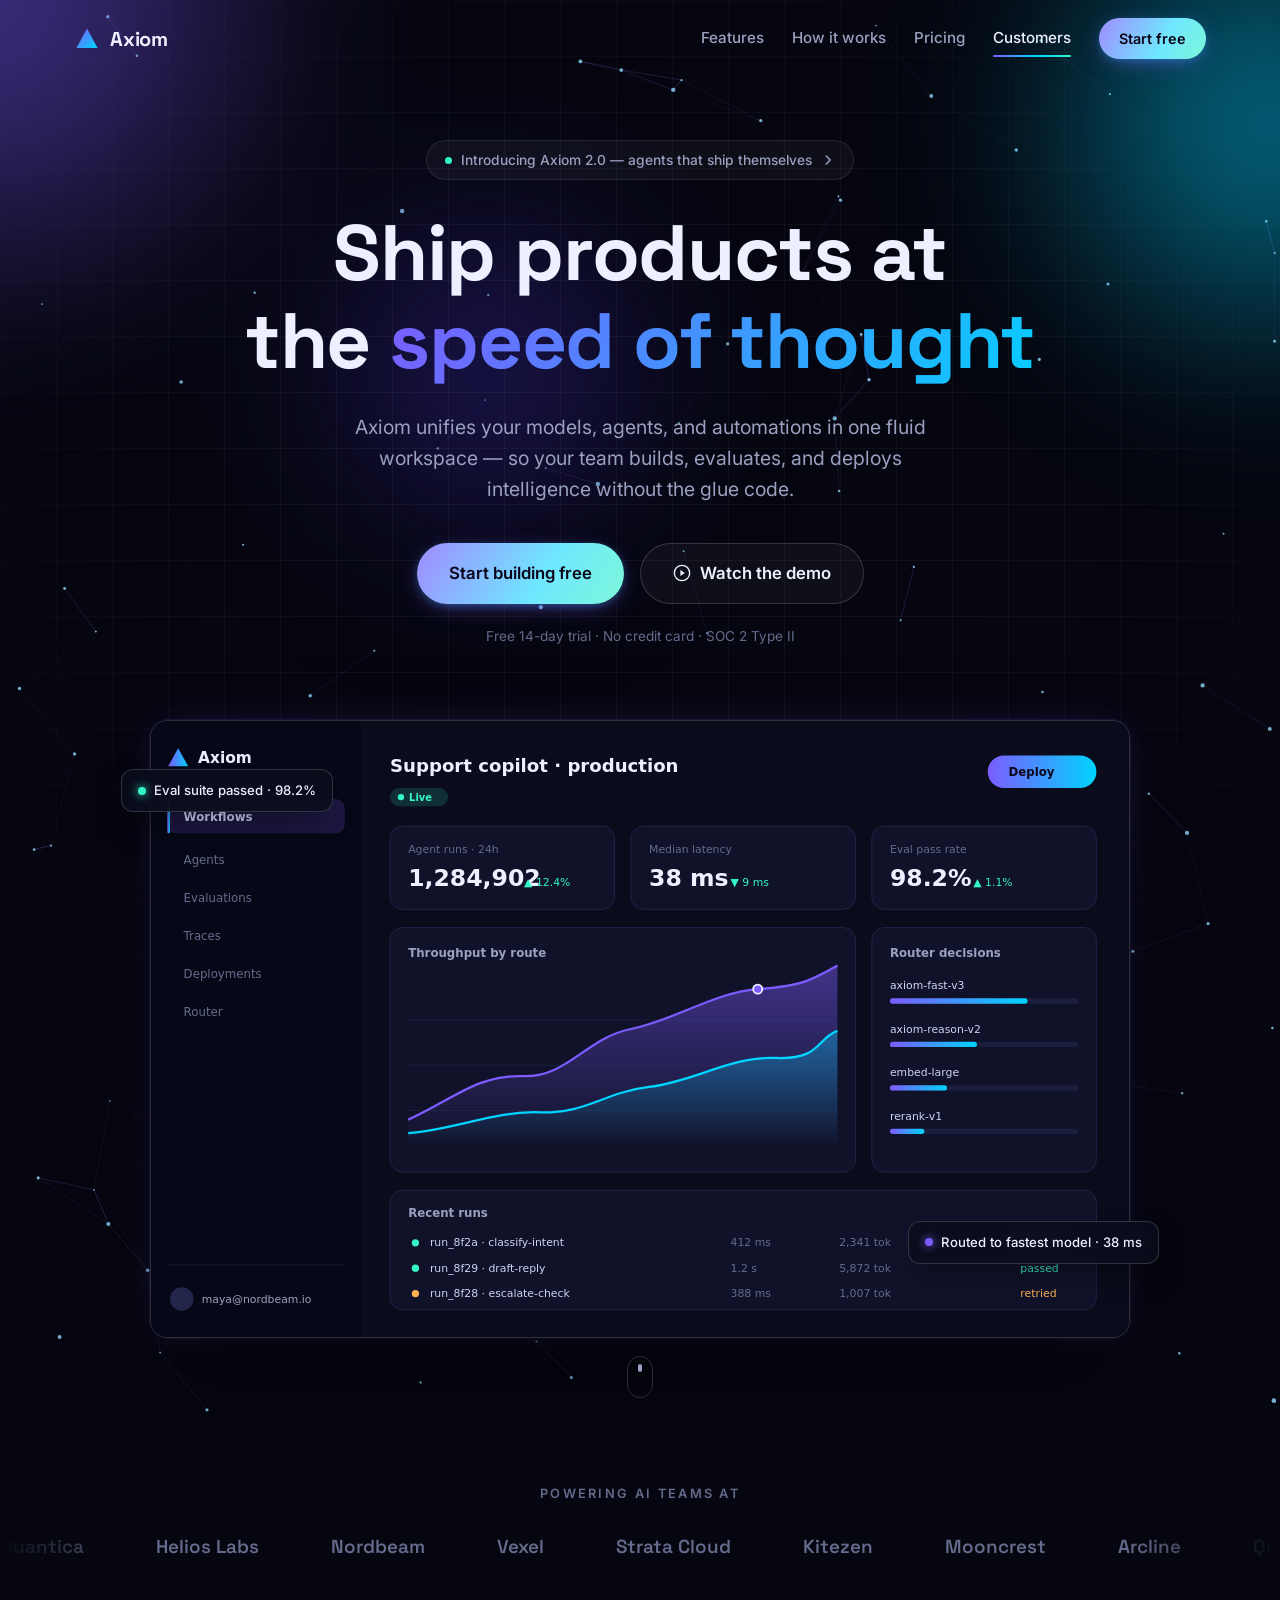
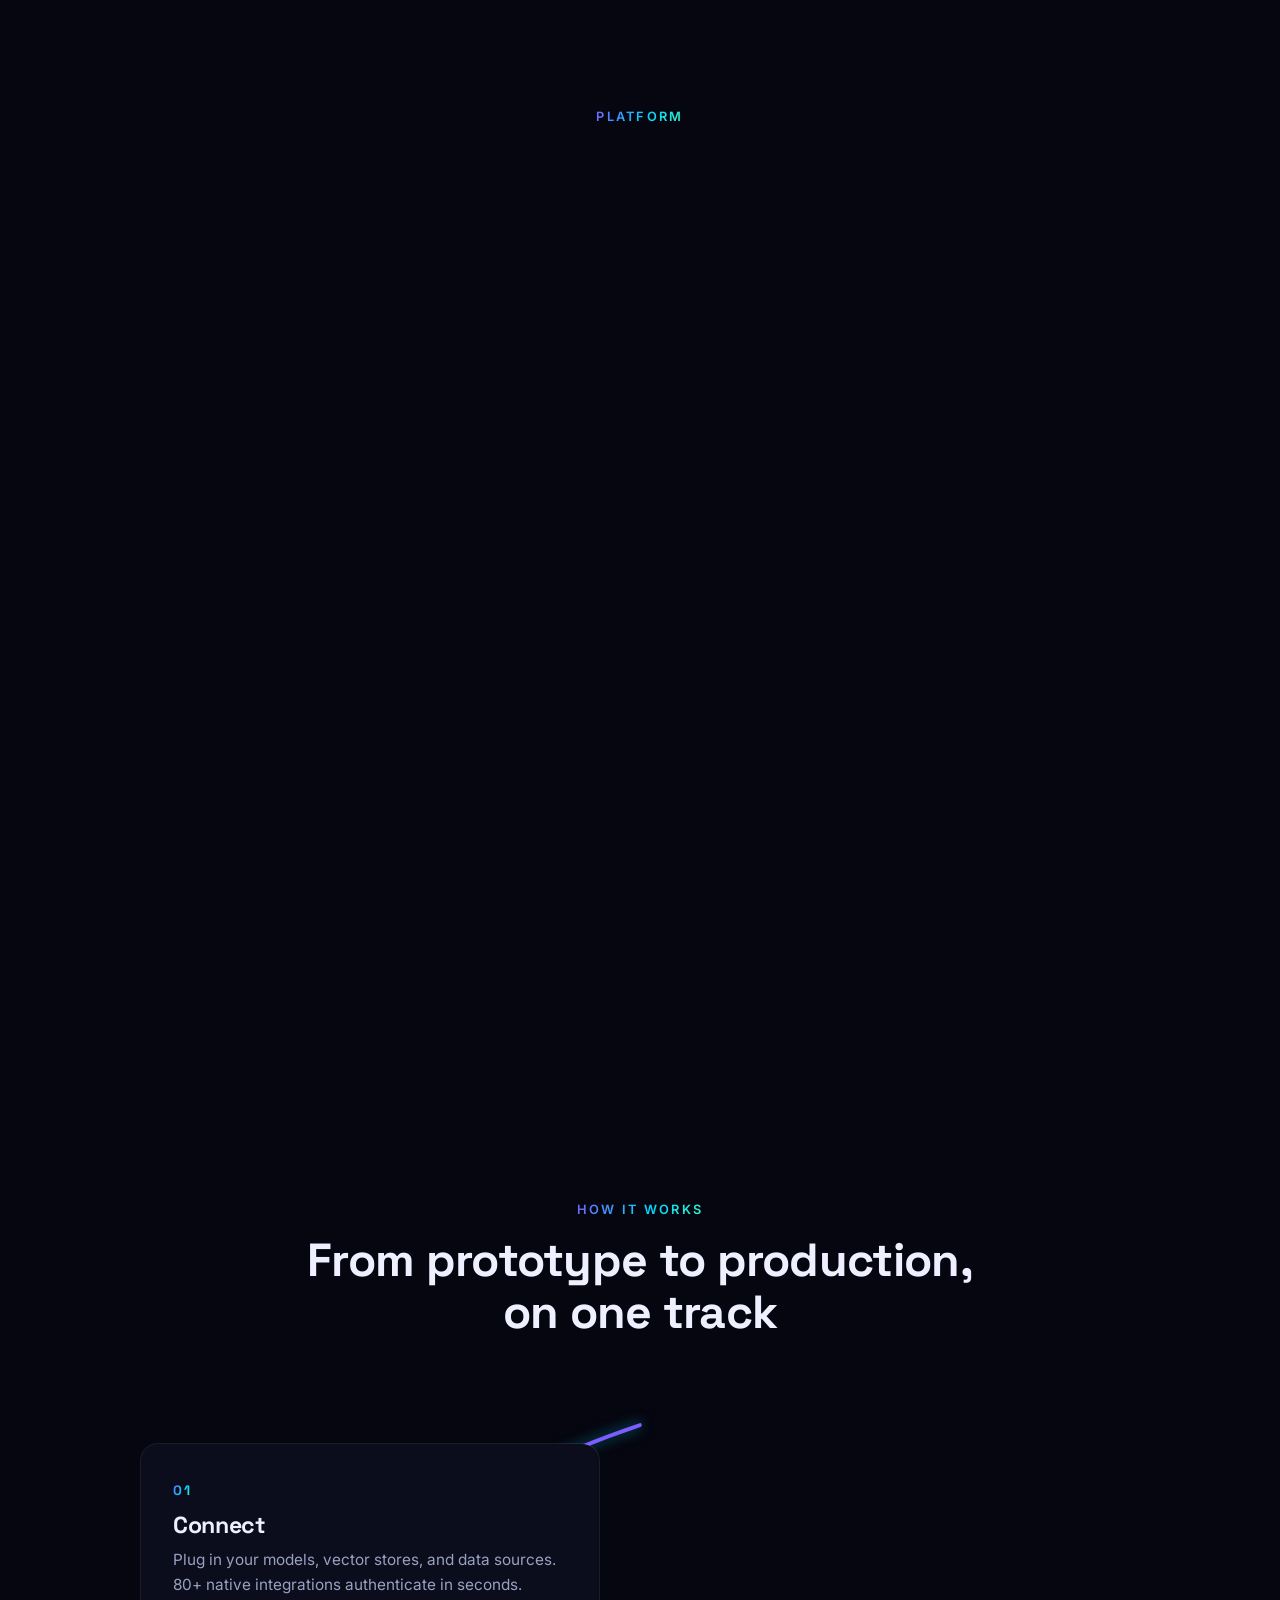
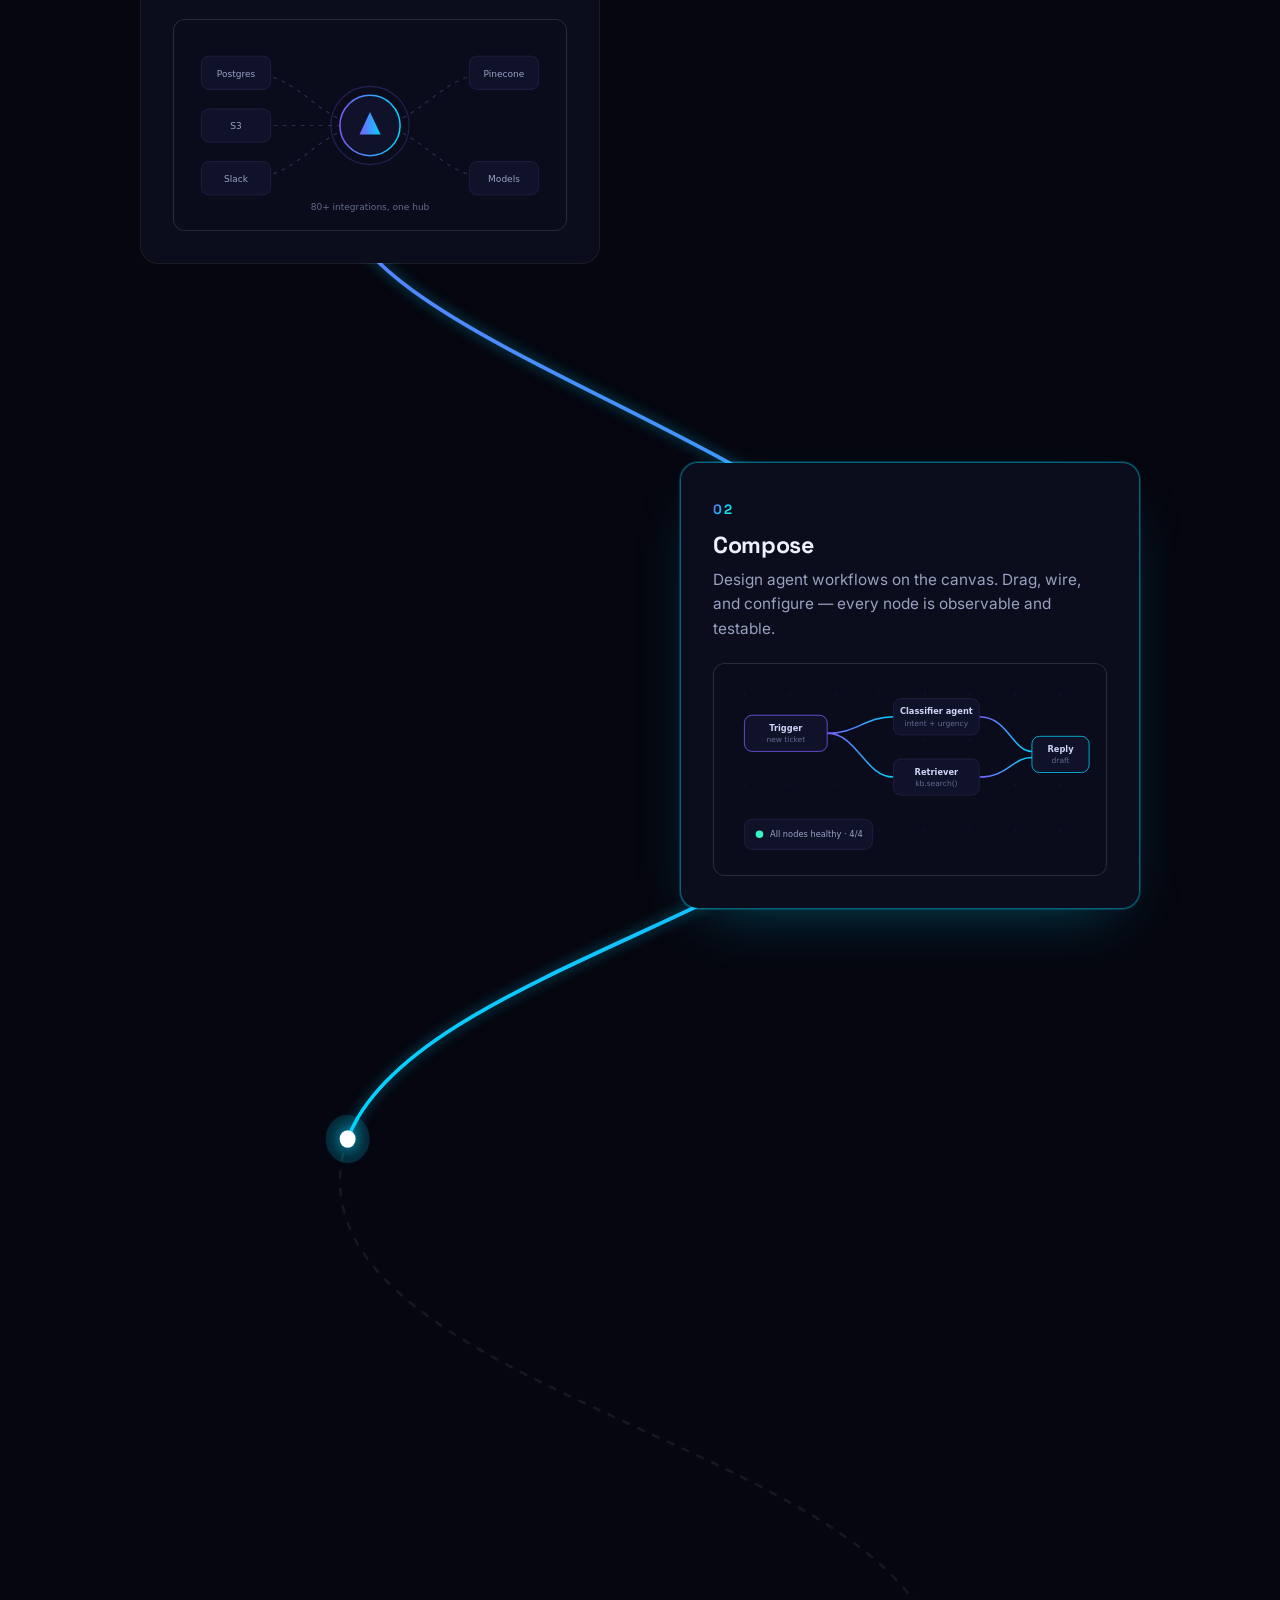
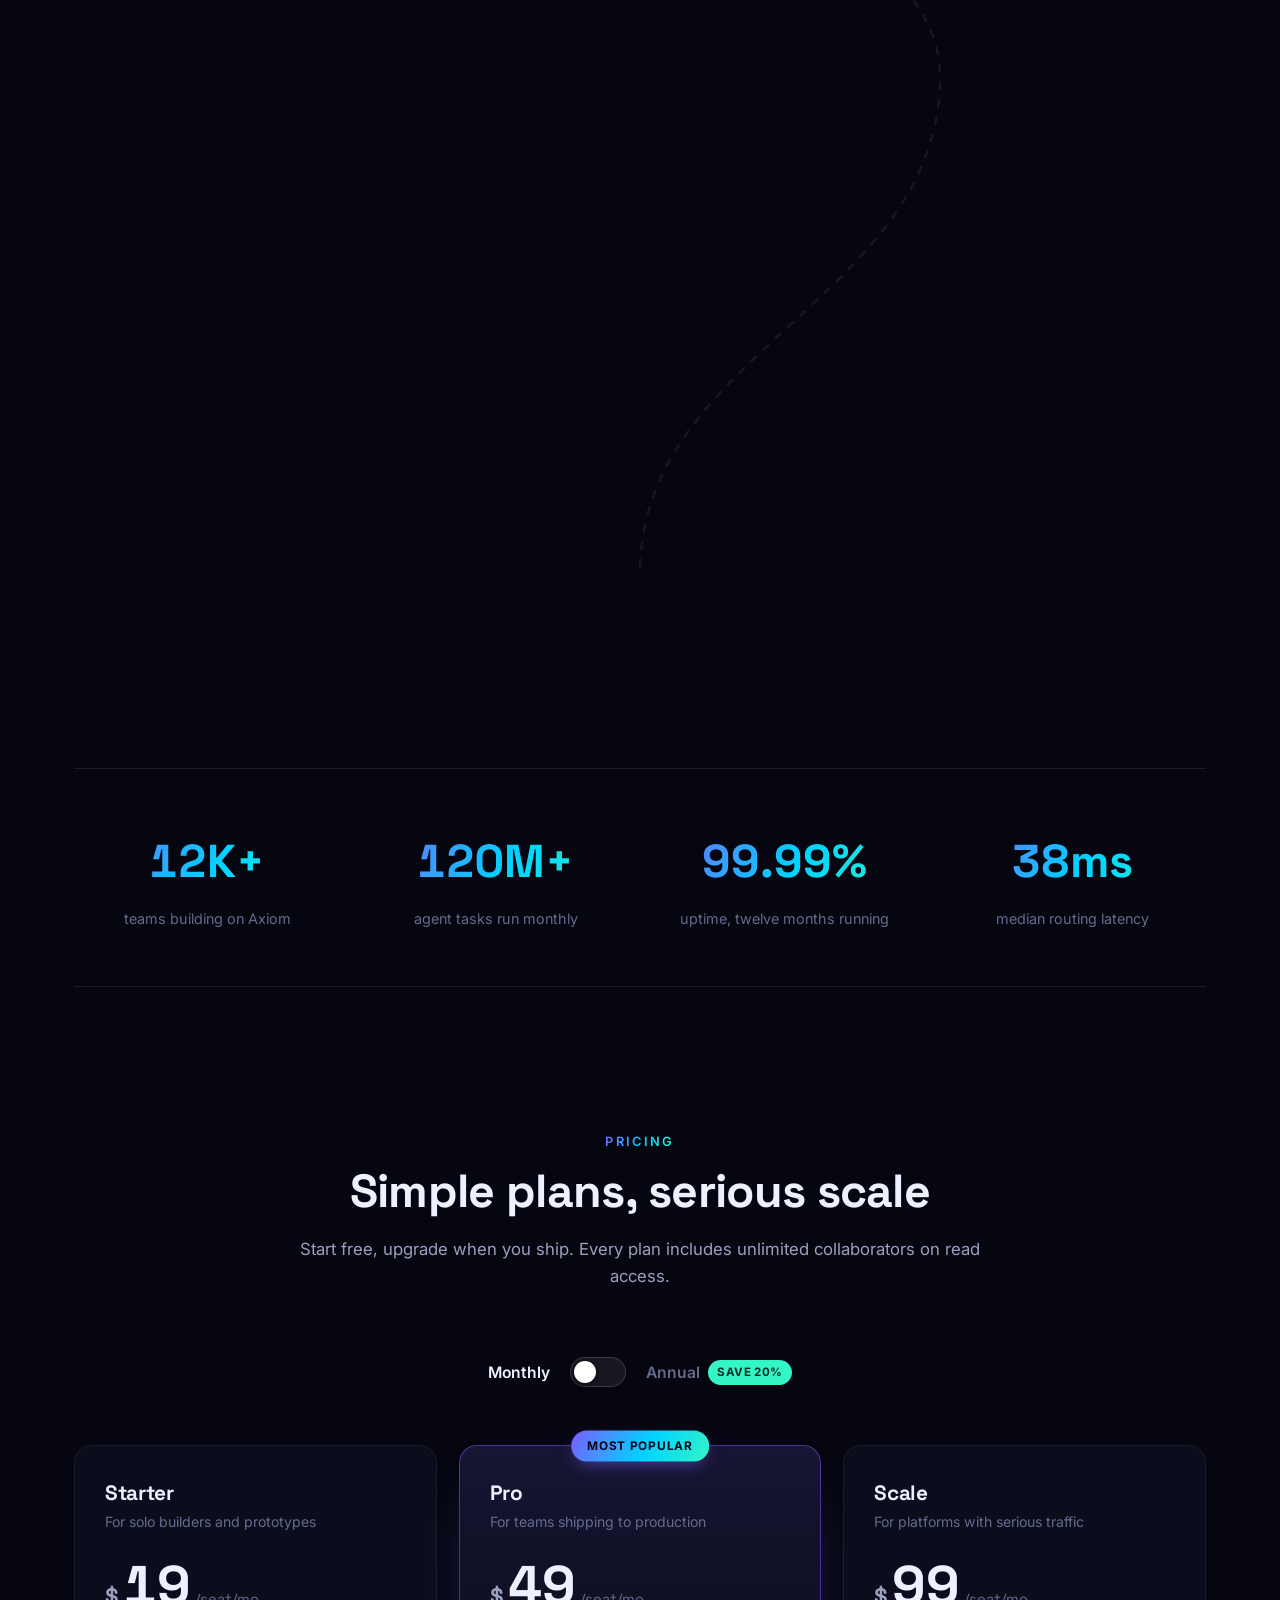
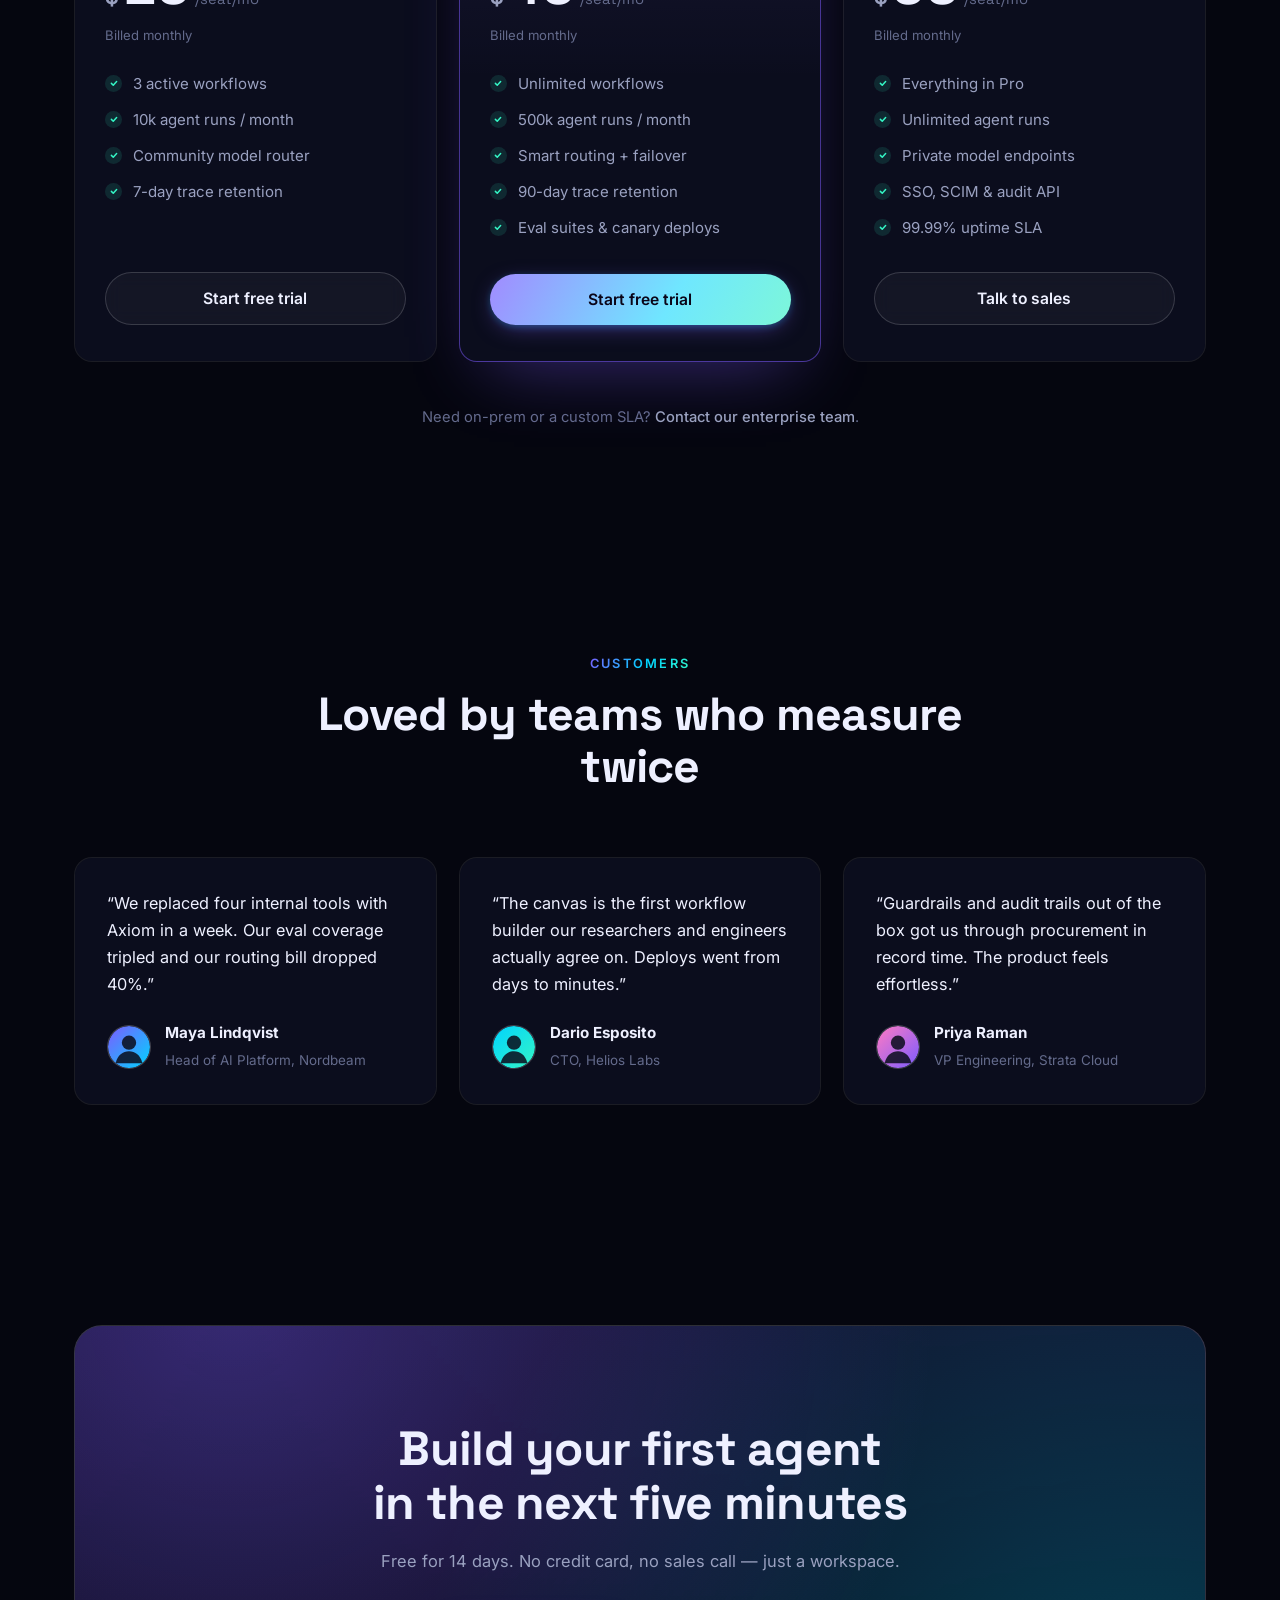
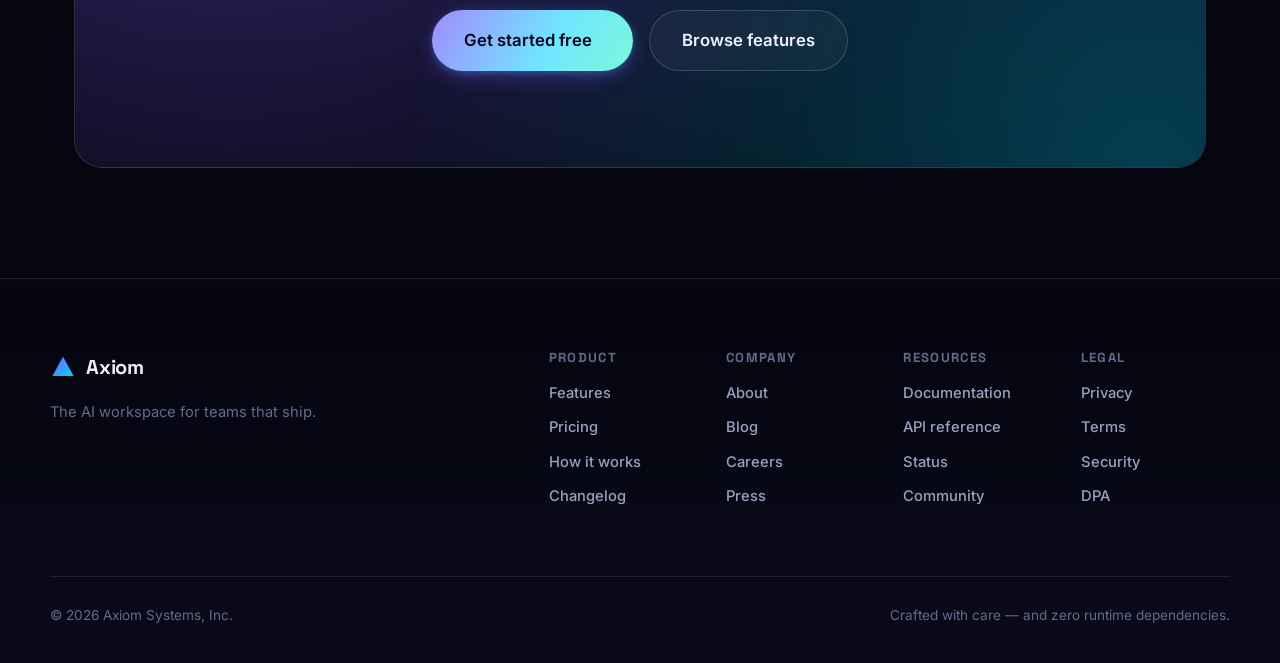
==== index.html @ 5445d11c "Add Axiom AI platform landing page with scroll-driven interactions Premium single-page SaaS landing " ====
<!doctype html>
<html lang="en">
<head>
  <meta charset="utf-8" />
  <meta name="viewport" content="width=device-width, initial-scale=1" />
  <title>Axiom — The AI workspace for teams that ship</title>
  <meta name="description" content="Axiom unifies your AI models, agents, and automations in one fluid workspace — build, evaluate, and deploy intelligence without the glue code." />
  <meta name="theme-color" content="#05060f" />

  <meta property="og:type" content="website" />
  <meta property="og:title" content="Axiom — The AI workspace for teams that ship" />
  <meta property="og:description" content="Build, evaluate, and deploy AI workflows in one fluid workspace." />

  <link rel="icon" href="data:image/svg+xml,%3Csvg xmlns='http://www.w3.org/2000/svg' viewBox='0 0 32 32'%3E%3Cdefs%3E%3ClinearGradient id='g' x1='0' y1='0' x2='1' y2='1'%3E%3Cstop offset='0' stop-color='%237c5cff'/%3E%3Cstop offset='1' stop-color='%2300d4ff'/%3E%3C/linearGradient%3E%3C/defs%3E%3Cpath fill='url(%23g)' d='M16 3 29 27H3z'/%3E%3C/svg%3E" />

  <link rel="preconnect" href="https://fonts.googleapis.com" />
  <link rel="preconnect" href="https://fonts.gstatic.com" crossorigin />
  <link href="https://fonts.googleapis.com/css2?family=Inter:wght@400;500;600&family=Space+Grotesk:wght@500;600;700&display=swap" rel="stylesheet" />

  <link rel="stylesheet" href="css/styles.css" />
  <script>document.documentElement.classList.add('js');</script>
  <script type="module" src="js/main.js"></script>
</head>
<body>

  <div class="scroll-progress" aria-hidden="true"><span id="scroll-progress-bar"></span></div>

  <header class="nav" id="site-nav">
    <div class="nav-inner">
      <a class="brand" href="#top" aria-label="Axiom home">
        <svg class="brand-mark" viewBox="0 0 32 32" aria-hidden="true">
          <defs>
            <linearGradient id="brand-g" x1="0" y1="0" x2="1" y2="1">
              <stop offset="0" stop-color="#7c5cff" /><stop offset="1" stop-color="#00d4ff" />
            </linearGradient>
          </defs>
          <path fill="url(#brand-g)" d="M16 3 29 27H3z" />
        </svg>
        <span>Axiom</span>
      </a>

      <nav class="nav-links" id="nav-links" aria-label="Primary">
        <a class="nav-link" href="#features">Features</a>
        <a class="nav-link" href="#how-it-works">How it works</a>
        <a class="nav-link" href="#pricing">Pricing</a>
        <a class="nav-link" href="#testimonials">Customers</a>
        <a class="btn btn-primary btn-sm nav-cta" href="#pricing" data-magnetic>Start free<span class="btn-shine" aria-hidden="true"></span></a>
      </nav>

      <button class="nav-burger" id="nav-burger" aria-expanded="false" aria-controls="nav-links" aria-label="Toggle menu">
        <span></span><span></span><span></span>
      </button>
    </div>
  </header>

  <main id="top">

    <!-- ============================== HERO ============================== -->
    <section class="hero" id="hero">
      <div class="hero-bg" aria-hidden="true">
        <canvas id="hero-canvas"></canvas>
        <div class="aurora" id="aurora">
          <div class="aurora-blob aurora-1" data-depth="0.30"></div>
          <div class="aurora-blob aurora-2" data-depth="0.18"></div>
          <div class="aurora-blob aurora-3" data-depth="0.42"></div>
        </div>
        <div class="hero-grid"></div>
      </div>

      <div class="hero-content" id="hero-content">
        <a class="hero-badge" href="#how-it-works" data-reveal>
          <span class="pulse-dot" aria-hidden="true"></span>
          Introducing Axiom 2.0 — agents that ship themselves
          <svg viewBox="0 0 16 16" width="14" height="14" aria-hidden="true"><path fill="none" stroke="currentColor" stroke-width="1.8" stroke-linecap="round" stroke-linejoin="round" d="M6 3.5 10.5 8 6 12.5"/></svg>
        </a>

        <h1 class="hero-title" id="hero-title">
          Ship products at the <em>speed of thought</em>
        </h1>

        <p class="hero-sub" data-reveal style="--reveal-delay:.35s">
          Axiom unifies your models, agents, and automations in one fluid
          workspace — so your team builds, evaluates, and deploys
          intelligence without the glue code.
        </p>

        <div class="hero-actions" data-reveal style="--reveal-delay:.45s">
          <a class="btn btn-primary btn-lg" href="#pricing" data-magnetic>
            Start building free
            <span class="btn-shine" aria-hidden="true"></span>
          </a>
          <a class="btn btn-ghost btn-lg" href="#how-it-works" data-magnetic>
            <svg viewBox="0 0 20 20" width="18" height="18" aria-hidden="true"><circle cx="10" cy="10" r="8.5" fill="none" stroke="currentColor" stroke-width="1.5"/><path d="M8.2 6.8v6.4l5-3.2z" fill="currentColor"/></svg>
            Watch the demo
          </a>
        </div>

        <p class="hero-note" data-reveal style="--reveal-delay:.55s">
          Free 14-day trial &middot; No credit card &middot; SOC 2 Type II
        </p>
      </div>

      <div class="hero-visual" id="hero-visual" data-reveal style="--reveal-delay:.5s">
        <div class="tilt" id="hero-tilt">
          <img src="assets/dashboard.svg" width="1080" height="680" alt="Axiom dashboard showing agent runs, latency charts and live evaluations" fetchpriority="high" decoding="async" />
          <div class="tilt-glare" aria-hidden="true"></div>
        </div>
        <div class="float-chip chip-1" aria-hidden="true">
          <span class="chip-dot ok"></span> Eval suite passed · 98.2%
        </div>
        <div class="float-chip chip-2" aria-hidden="true">
          <span class="chip-dot violet"></span> Routed to fastest model · 38&nbsp;ms
        </div>
      </div>

      <a class="scroll-cue" href="#logos" aria-label="Scroll to content">
        <span class="scroll-cue-track"><span class="scroll-cue-dot"></span></span>
      </a>
    </section>

    <!-- ============================== LOGOS ============================== -->
    <section class="logos" id="logos" aria-label="Trusted by">
      <p class="logos-eyebrow" data-reveal>Powering AI teams at</p>
      <div class="marquee" data-reveal>
        <div class="marquee-track">
          <div class="marquee-group" aria-hidden="false">
            <span class="logo-item">Quantica</span>
            <span class="logo-item">Helios&nbsp;Labs</span>
            <span class="logo-item">Nordbeam</span>
            <span class="logo-item">Vexel</span>
            <span class="logo-item">Strata&nbsp;Cloud</span>
            <span class="logo-item">Kitezen</span>
            <span class="logo-item">Mooncrest</span>
            <span class="logo-item">Arcline</span>
          </div>
          <div class="marquee-group" aria-hidden="true">
            <span class="logo-item">Quantica</span>
            <span class="logo-item">Helios&nbsp;Labs</span>
            <span class="logo-item">Nordbeam</span>
            <span class="logo-item">Vexel</span>
            <span class="logo-item">Strata&nbsp;Cloud</span>
            <span class="logo-item">Kitezen</span>
            <span class="logo-item">Mooncrest</span>
            <span class="logo-item">Arcline</span>
          </div>
        </div>
      </div>
    </section>

    <!-- ============================== FEATURES ============================== -->
    <section class="section features" id="features">
      <div class="section-head">
        <p class="eyebrow" data-reveal>Platform</p>
        <h2 class="section-title" data-reveal style="--reveal-delay:.08s">
          Everything between idea<br />and production
        </h2>
        <p class="section-sub" data-reveal style="--reveal-delay:.16s">
          Six primitives that replace a dozen tools — designed to feel
          like one product, not a toolbox.
        </p>
      </div>

      <div class="feature-grid" data-reveal-stagger>
        <article class="card feature-card spotlight" data-reveal>
          <div class="feature-icon" aria-hidden="true">
            <svg viewBox="0 0 24 24"><circle cx="5" cy="12" r="2.4"/><circle cx="19" cy="5" r="2.4"/><circle cx="19" cy="19" r="2.4"/><path d="M7.2 11 16.6 5.9M7.2 13l9.4 5.1" fill="none" stroke-width="1.6"/></svg>
          </div>
          <h3>Agent orchestration</h3>
          <p>Compose multi-agent workflows on a visual canvas. Branch, retry, and hand off between agents with full state inspection at every node.</p>
          <a class="text-link" href="#pricing">Explore agents<span aria-hidden="true"> →</span></a>
        </article>

        <article class="card feature-card spotlight" data-reveal>
          <div class="feature-icon" aria-hidden="true">
            <svg viewBox="0 0 24 24"><path d="M4 7h7m-7 5h16M4 17h11" fill="none" stroke-width="1.8" stroke-linecap="round"/><circle cx="17" cy="7" r="2.2"/><circle cx="9" cy="17" r="2.2"/></svg>
          </div>
          <h3>Smart model routing</h3>
          <p>Every request is routed to the best model for quality, latency, and cost — automatically, with per-route budgets and instant failover.</p>
          <a class="text-link" href="#pricing">See the router<span aria-hidden="true"> →</span></a>
        </article>

        <article class="card feature-card spotlight" data-reveal>
          <div class="feature-icon" aria-hidden="true">
            <svg viewBox="0 0 24 24"><path d="M3 17l5-6 4 4 4-7 5 9" fill="none" stroke-width="1.8" stroke-linecap="round" stroke-linejoin="round"/><path d="M3 21h18" fill="none" stroke-width="1.8" stroke-linecap="round"/></svg>
          </div>
          <h3>Realtime observability</h3>
          <p>Traces, token costs, and latency for every run — streamed live. Replay any production interaction with one click.</p>
          <a class="text-link" href="#pricing">View traces<span aria-hidden="true"> →</span></a>
        </article>

        <article class="card feature-card spotlight" data-reveal>
          <div class="feature-icon" aria-hidden="true">
            <svg viewBox="0 0 24 24"><rect x="3.5" y="4" width="17" height="13" rx="2" fill="none" stroke-width="1.6"/><path d="M7.5 9l2.5 2-2.5 2M12.5 13h4" fill="none" stroke-width="1.6" stroke-linecap="round" stroke-linejoin="round"/><path d="M9 20.5h6" fill="none" stroke-width="1.8" stroke-linecap="round"/></svg>
          </div>
          <h3>Prompt studio</h3>
          <p>Version prompts like code. Side-by-side diffs, shareable playgrounds, and regression tests on every save.</p>
          <a class="text-link" href="#pricing">Open the studio<span aria-hidden="true"> →</span></a>
        </article>

        <article class="card feature-card spotlight" data-reveal>
          <div class="feature-icon" aria-hidden="true">
            <svg viewBox="0 0 24 24"><path d="M12 3l8 3.5v5c0 4.7-3.2 8-8 9.5-4.8-1.5-8-4.8-8-9.5v-5z" fill="none" stroke-width="1.6" stroke-linejoin="round"/><path d="M8.8 12l2.2 2.2 4.2-4.4" fill="none" stroke-width="1.8" stroke-linecap="round" stroke-linejoin="round"/></svg>
          </div>
          <h3>Enterprise guardrails</h3>
          <p>PII redaction, policy enforcement, and full audit trails baked into every call. SOC 2 Type II and GDPR ready, out of the box.</p>
          <a class="text-link" href="#pricing">Read security docs<span aria-hidden="true"> →</span></a>
        </article>

        <article class="card feature-card spotlight" data-reveal>
          <div class="feature-icon" aria-hidden="true">
            <svg viewBox="0 0 24 24"><path d="M13 2 5 13.5h5L9.5 22 18 10h-5z" fill="none" stroke-width="1.7" stroke-linejoin="round"/></svg>
          </div>
          <h3>One-click deploy</h3>
          <p>Promote any workflow to a globally distributed endpoint. Autoscaling, canary releases, and rollback included.</p>
          <a class="text-link" href="#pricing">Deploy now<span aria-hidden="true"> →</span></a>
        </article>
      </div>
    </section>

    <!-- ============================== JOURNEY (SVG TRACK) ============================== -->
    <section class="section journey" id="how-it-works">
      <div class="section-head">
        <p class="eyebrow" data-reveal>How it works</p>
        <h2 class="section-title" data-reveal style="--reveal-delay:.08s">
          From prototype to production,<br />on one track
        </h2>
      </div>

      <div class="journey-track" id="journey-track">
        <svg class="journey-svg" id="journey-svg" viewBox="0 0 1000 2200" preserveAspectRatio="none" aria-hidden="true" focusable="false">
          <defs>
            <linearGradient id="track-g" x1="0" y1="0" x2="0" y2="1">
              <stop offset="0" stop-color="#7c5cff" />
              <stop offset=".55" stop-color="#00d4ff" />
              <stop offset="1" stop-color="#34f5c5" />
            </linearGradient>
          </defs>
          <path id="journey-path-bg" class="journey-path-bg"
            d="M 500 20 C 240 100 200 200 200 350 S 800 600 800 800 S 200 1050 200 1250 S 800 1500 800 1700 S 500 1950 500 2150" />
          <path id="journey-path" class="journey-path" stroke="url(#track-g)"
            d="M 500 20 C 240 100 200 200 200 350 S 800 600 800 800 S 200 1050 200 1250 S 800 1500 800 1700 S 500 1950 500 2150" />
          <circle id="journey-dot-glow" class="journey-dot-glow" r="22" cx="500" cy="20" />
          <circle id="journey-dot" class="journey-dot" r="8" cx="500" cy="20" />
        </svg>

        <ol class="journey-steps">
          <li class="journey-step is-left" data-step-at="0.10">
            <article class="card step-card spotlight">
              <span class="step-num">01</span>
              <h3>Connect</h3>
              <p>Plug in your models, vector stores, and data sources. 80+ native integrations authenticate in seconds.</p>
              <figure class="lazy-frame">
                <img data-src="assets/step-connect.svg" width="520" height="280" alt="Integration nodes connecting to the Axiom hub" decoding="async" />
              </figure>
            </article>
          </li>

          <li class="journey-step is-right" data-step-at="0.36">
            <article class="card step-card spotlight">
              <span class="step-num">02</span>
              <h3>Compose</h3>
              <p>Design agent workflows on the canvas. Drag, wire, and configure — every node is observable and testable.</p>
              <figure class="lazy-frame">
                <img data-src="assets/step-compose.svg" width="520" height="280" alt="Visual workflow canvas with connected agent nodes" decoding="async" />
              </figure>
            </article>
          </li>

          <li class="journey-step is-left" data-step-at="0.62">
            <article class="card step-card spotlight">
              <span class="step-num">03</span>
              <h3>Evaluate</h3>
              <p>Run eval suites against live traffic snapshots. Catch regressions before your users do.</p>
              <figure class="lazy-frame">
                <img data-src="assets/step-evaluate.svg" width="520" height="280" alt="Evaluation scores and pass rate chart" decoding="async" />
              </figure>
            </article>
          </li>

          <li class="journey-step is-right" data-step-at="0.88">
            <article class="card step-card spotlight">
              <span class="step-num">04</span>
              <h3>Deploy</h3>
              <p>Ship to a global edge endpoint with canary rollout. Watch it scale on the live dashboard.</p>
              <figure class="lazy-frame">
                <img data-src="assets/step-deploy.svg" width="520" height="280" alt="Deployment globe with edge regions lighting up" decoding="async" />
              </figure>
            </article>
          </li>
        </ol>
      </div>
    </section>

    <!-- ============================== STATS ============================== -->
    <section class="section stats" id="stats" aria-label="Axiom by the numbers">
      <div class="stats-grid" data-reveal-stagger>
        <div class="stat" data-reveal>
          <span class="stat-value"><span class="counter" data-count="12000" data-format="compact">0</span>+</span>
          <span class="stat-label">teams building on Axiom</span>
        </div>
        <div class="stat" data-reveal>
          <span class="stat-value"><span class="counter" data-count="120" data-format="int">0</span>M+</span>
          <span class="stat-label">agent tasks run monthly</span>
        </div>
        <div class="stat" data-reveal>
          <span class="stat-value"><span class="counter" data-count="99.99" data-format="decimal2">0</span>%</span>
          <span class="stat-label">uptime, twelve months running</span>
        </div>
        <div class="stat" data-reveal>
          <span class="stat-value"><span class="counter" data-count="38" data-format="int">0</span>ms</span>
          <span class="stat-label">median routing latency</span>
        </div>
      </div>
    </section>

    <!-- ============================== PRICING ============================== -->
    <section class="section pricing" id="pricing">
      <div class="section-head">
        <p class="eyebrow" data-reveal>Pricing</p>
        <h2 class="section-title" data-reveal style="--reveal-delay:.08s">
          Simple plans, serious scale
        </h2>
        <p class="section-sub" data-reveal style="--reveal-delay:.16s">
          Start free, upgrade when you ship. Every plan includes
          unlimited collaborators on read access.
        </p>
      </div>

      <div class="billing-toggle" data-reveal>
        <button class="toggle-label is-active" id="label-monthly" data-billing="monthly">Monthly</button>
        <button class="switch" id="billing-switch" role="switch" aria-checked="false" aria-label="Switch to annual billing">
          <span class="switch-thumb"></span>
        </button>
        <button class="toggle-label" id="label-annual" data-billing="annual">
          Annual <span class="save-badge">save 20%</span>
        </button>
      </div>

      <div class="pricing-grid" id="pricing-grid" data-reveal-stagger>
        <article class="card plan spotlight" data-reveal>
          <h3 class="plan-name">Starter</h3>
          <p class="plan-tag">For solo builders and prototypes</p>
          <div class="plan-price">
            <span class="plan-currency">$</span><span class="plan-amount" data-monthly="19" data-annual="15">19</span>
            <span class="plan-period">/seat/mo</span>
          </div>
          <p class="plan-billnote" data-monthly-text="Billed monthly" data-annual-text="Billed annually">Billed monthly</p>
          <ul class="plan-list">
            <li>3 active workflows</li>
            <li>10k agent runs / month</li>
            <li>Community model router</li>
            <li>7-day trace retention</li>
          </ul>
          <a class="btn btn-ghost btn-block" href="#" data-magnetic>Start free trial</a>
        </article>

        <article class="card plan plan-popular spotlight" data-reveal>
          <span class="plan-flag">Most popular</span>
          <h3 class="plan-name">Pro</h3>
          <p class="plan-tag">For teams shipping to production</p>
          <div class="plan-price">
            <span class="plan-currency">$</span><span class="plan-amount" data-monthly="49" data-annual="39">49</span>
            <span class="plan-period">/seat/mo</span>
          </div>
          <p class="plan-billnote" data-monthly-text="Billed monthly" data-annual-text="Billed annually">Billed monthly</p>
          <ul class="plan-list">
            <li>Unlimited workflows</li>
            <li>500k agent runs / month</li>
            <li>Smart routing + failover</li>
            <li>90-day trace retention</li>
            <li>Eval suites &amp; canary deploys</li>
          </ul>
          <a class="btn btn-primary btn-block" href="#" data-magnetic>Start free trial<span class="btn-shine" aria-hidden="true"></span></a>
        </article>

        <article class="card plan spotlight" data-reveal>
          <h3 class="plan-name">Scale</h3>
          <p class="plan-tag">For platforms with serious traffic</p>
          <div class="plan-price">
            <span class="plan-currency">$</span><span class="plan-amount" data-monthly="99" data-annual="79">99</span>
            <span class="plan-period">/seat/mo</span>
          </div>
          <p class="plan-billnote" data-monthly-text="Billed monthly" data-annual-text="Billed annually">Billed monthly</p>
          <ul class="plan-list">
            <li>Everything in Pro</li>
            <li>Unlimited agent runs</li>
            <li>Private model endpoints</li>
            <li>SSO, SCIM &amp; audit API</li>
            <li>99.99% uptime SLA</li>
          </ul>
          <a class="btn btn-ghost btn-block" href="#" data-magnetic>Talk to sales</a>
        </article>
      </div>

      <p class="pricing-foot" data-reveal>
        Need on-prem or a custom SLA? <a class="text-link" href="#">Contact our enterprise team</a>.
      </p>
    </section>

    <!-- ============================== TESTIMONIALS ============================== -->
    <section class="section testimonials" id="testimonials">
      <div class="section-head">
        <p class="eyebrow" data-reveal>Customers</p>
        <h2 class="section-title" data-reveal style="--reveal-delay:.08s">
          Loved by teams who measure twice
        </h2>
      </div>

      <div class="testimonial-grid" data-reveal-stagger>
        <figure class="card quote spotlight" data-reveal>
          <blockquote>
            “We replaced four internal tools with Axiom in a week. Our eval
            coverage tripled and our routing bill dropped 40%.”
          </blockquote>
          <figcaption>
            <img class="avatar" data-src="assets/avatar-1.svg" width="44" height="44" alt="" decoding="async" />
            <div><strong>Maya Lindqvist</strong><span>Head of AI Platform, Nordbeam</span></div>
          </figcaption>
        </figure>

        <figure class="card quote spotlight" data-reveal>
          <blockquote>
            “The canvas is the first workflow builder our researchers and
            engineers actually agree on. Deploys went from days to minutes.”
          </blockquote>
          <figcaption>
            <img class="avatar" data-src="assets/avatar-2.svg" width="44" height="44" alt="" decoding="async" />
            <div><strong>Dario Esposito</strong><span>CTO, Helios Labs</span></div>
          </figcaption>
        </figure>

        <figure class="card quote spotlight" data-reveal>
          <blockquote>
            “Guardrails and audit trails out of the box got us through
            procurement in record time. The product feels effortless.”
          </blockquote>
          <figcaption>
            <img class="avatar" data-src="assets/avatar-3.svg" width="44" height="44" alt="" decoding="async" />
            <div><strong>Priya Raman</strong><span>VP Engineering, Strata Cloud</span></div>
          </figcaption>
        </figure>
      </div>
    </section>

    <!-- ============================== CTA ============================== -->
    <section class="section cta" id="cta">
      <div class="cta-card" data-reveal>
        <div class="cta-glow" aria-hidden="true"></div>
        <h2>Build your first agent<br />in the next five minutes</h2>
        <p>Free for 14 days. No credit card, no sales call — just a workspace.</p>
        <div class="cta-actions">
          <a class="btn btn-primary btn-lg" href="#pricing" data-magnetic>
            Get started free<span class="btn-shine" aria-hidden="true"></span>
          </a>
          <a class="btn btn-ghost btn-lg" href="#features" data-magnetic>Browse features</a>
        </div>
      </div>
    </section>
  </main>

  <!-- ============================== FOOTER ============================== -->
  <footer class="footer">
    <div class="footer-inner">
      <div class="footer-brand">
        <a class="brand" href="#top" aria-label="Axiom home">
          <svg class="brand-mark" viewBox="0 0 32 32" aria-hidden="true"><path fill="url(#brand-g)" d="M16 3 29 27H3z" /></svg>
          <span>Axiom</span>
        </a>
        <p>The AI workspace for teams that ship.</p>
      </div>
      <nav class="footer-cols" aria-label="Footer">
        <div>
          <h4>Product</h4>
          <a class="text-link" href="#features">Features</a>
          <a class="text-link" href="#pricing">Pricing</a>
          <a class="text-link" href="#how-it-works">How it works</a>
          <a class="text-link" href="#">Changelog</a>
        </div>
        <div>
          <h4>Company</h4>
          <a class="text-link" href="#">About</a>
          <a class="text-link" href="#">Blog</a>
          <a class="text-link" href="#">Careers</a>
          <a class="text-link" href="#">Press</a>
        </div>
        <div>
          <h4>Resources</h4>
          <a class="text-link" href="#">Documentation</a>
          <a class="text-link" href="#">API reference</a>
          <a class="text-link" href="#">Status</a>
          <a class="text-link" href="#">Community</a>
        </div>
        <div>
          <h4>Legal</h4>
          <a class="text-link" href="#">Privacy</a>
          <a class="text-link" href="#">Terms</a>
          <a class="text-link" href="#">Security</a>
          <a class="text-link" href="#">DPA</a>
        </div>
      </nav>
    </div>
    <div class="footer-base">
      <span>© 2026 Axiom Systems, Inc.</span>
      <span>Crafted with care — and zero runtime dependencies.</span>
    </div>
  </footer>

</body>
</html>
---- css/styles.css ----
/* ============================================================
   Axiom — SaaS landing page
   Design tokens, layout, and animation styles.
   Zero dependencies; respects prefers-reduced-motion.
   ============================================================ */

/* ---------- Tokens ---------- */
:root {
  --bg: #05060f;
  --bg-raised: #0b0d1d;
  --surface: rgba(255, 255, 255, 0.04);
  --surface-strong: rgba(255, 255, 255, 0.07);
  --border: rgba(255, 255, 255, 0.09);
  --border-strong: rgba(255, 255, 255, 0.16);
  --text: #eef0ff;
  --text-dim: #9aa1c0;
  --text-faint: #646b8c;

  --violet: #7c5cff;
  --cyan: #00d4ff;
  --mint: #34f5c5;
  --gradient: linear-gradient(120deg, var(--violet), var(--cyan) 55%, var(--mint));

  --font-display: "Space Grotesk", system-ui, sans-serif;
  --font-body: "Inter", system-ui, sans-serif;

  --radius: 18px;
  --radius-sm: 12px;
  --container: 1180px;

  --ease-out: cubic-bezier(0.16, 1, 0.3, 1);
  --ease-spring: cubic-bezier(0.34, 1.56, 0.64, 1);
  --dur: 0.7s;

  /* Driven from JS every frame */
  --scroll-y: 0;
  --hero-progress: 0;
}

/* ---------- Reset / base ---------- */
*, *::before, *::after { box-sizing: border-box; }

html {
  scroll-behavior: smooth;
  -webkit-text-size-adjust: 100%;
}

body {
  margin: 0;
  background: var(--bg);
  color: var(--text);
  font-family: var(--font-body);
  font-size: 16.5px;
  line-height: 1.6;
  -webkit-font-smoothing: antialiased;
  overflow-x: clip;
}

img { max-width: 100%; height: auto; display: block; }

h1, h2, h3, h4 {
  font-family: var(--font-display);
  line-height: 1.12;
  letter-spacing: -0.015em;
  margin: 0;
}

p { margin: 0; }
ul, ol { margin: 0; padding: 0; list-style: none; }
a { color: inherit; text-decoration: none; }
button { font: inherit; color: inherit; background: none; border: 0; cursor: pointer; }

::selection { background: rgba(124, 92, 255, 0.45); color: #fff; }

:focus-visible {
  outline: 2px solid var(--cyan);
  outline-offset: 3px;
  border-radius: 6px;
}

/* ---------- Scroll progress bar ---------- */
.scroll-progress {
  position: fixed;
  inset: 0 0 auto 0;
  height: 2.5px;
  z-index: 200;
  pointer-events: none;
}
.scroll-progress span {
  display: block;
  height: 100%;
  width: 100%;
  background: var(--gradient);
  transform: scaleX(0);
  transform-origin: 0 50%;
}

/* ---------- Navigation ---------- */
.nav {
  position: fixed;
  inset: 0 0 auto 0;
  z-index: 100;
  padding: 18px 0;
  transition: padding 0.45s var(--ease-out), background-color 0.45s ease,
              backdrop-filter 0.45s ease, border-color 0.45s ease;
  border-bottom: 1px solid transparent;
}
.nav.is-scrolled {
  padding: 10px 0;
  background: rgba(5, 6, 15, 0.72);
  -webkit-backdrop-filter: blur(18px) saturate(1.4);
  backdrop-filter: blur(18px) saturate(1.4);
  border-bottom-color: var(--border);
}
.nav.is-hidden { transform: translateY(-110%); }
.nav { transition: transform 0.5s var(--ease-out), padding 0.45s var(--ease-out),
       background-color 0.45s ease, backdrop-filter 0.45s ease, border-color 0.45s ease; }

.nav-inner {
  max-width: var(--container);
  margin: 0 auto;
  padding: 0 24px;
  display: flex;
  align-items: center;
  justify-content: space-between;
  gap: 24px;
}

.brand {
  display: inline-flex;
  align-items: center;
  gap: 10px;
  font-family: var(--font-display);
  font-weight: 700;
  font-size: 1.25rem;
  letter-spacing: -0.01em;
}
.brand-mark { width: 26px; height: 26px; transition: transform 0.5s var(--ease-spring); }
.brand:hover .brand-mark { transform: rotate(120deg); }

.nav-links {
  display: flex;
  align-items: center;
  gap: 28px;
}

.nav-link {
  position: relative;
  font-size: 0.95rem;
  font-weight: 500;
  color: var(--text-dim);
  transition: color 0.25s ease;
  padding: 4px 0;
}
.nav-link::after {
  content: "";
  position: absolute;
  left: 0; right: 0; bottom: -2px;
  height: 2px;
  border-radius: 2px;
  background: var(--gradient);
  transform: scaleX(0);
  transform-origin: 100% 50%;
  transition: transform 0.35s var(--ease-out);
}
.nav-link:hover, .nav-link.is-active { color: var(--text); }
.nav-link:hover::after, .nav-link.is-active::after {
  transform: scaleX(1);
  transform-origin: 0 50%;
}

.nav-burger {
  display: none;
  flex-direction: column;
  gap: 5px;
  padding: 8px;
}
.nav-burger span {
  width: 22px; height: 2px;
  background: var(--text);
  border-radius: 2px;
  transition: transform 0.35s var(--ease-out), opacity 0.25s ease;
}
.nav-burger[aria-expanded="true"] span:nth-child(1) { transform: translateY(7px) rotate(45deg); }
.nav-burger[aria-expanded="true"] span:nth-child(2) { opacity: 0; }
.nav-burger[aria-expanded="true"] span:nth-child(3) { transform: translateY(-7px) rotate(-45deg); }

/* ---------- Buttons ---------- */
.btn {
  position: relative;
  display: inline-flex;
  align-items: center;
  justify-content: center;
  gap: 9px;
  font-weight: 600;
  font-size: 0.98rem;
  border-radius: 999px;
  padding: 13px 26px;
  overflow: hidden;
  white-space: nowrap;
  transition: transform 0.35s var(--ease-spring), box-shadow 0.35s ease,
              background-color 0.3s ease, border-color 0.3s ease, color 0.3s ease;
  will-change: transform;
}
.btn:active { transform: scale(0.96); }

.btn-primary {
  color: #0a0518;
  background: linear-gradient(120deg, #a18bff, #6fe7ff 60%, #7df7d9);
  box-shadow: 0 6px 24px -8px rgba(124, 92, 255, 0.65),
              0 2px 8px -2px rgba(0, 212, 255, 0.4);
}
.btn-primary:hover {
  box-shadow: 0 10px 36px -8px rgba(124, 92, 255, 0.85),
              0 4px 14px -2px rgba(0, 212, 255, 0.55);
}

/* shine sweep on hover */
.btn-shine {
  position: absolute;
  inset: 0;
  background: linear-gradient(105deg, transparent 35%, rgba(255,255,255,0.75) 50%, transparent 65%);
  transform: translateX(-120%);
  pointer-events: none;
}
.btn:hover .btn-shine { animation: shine 0.9s var(--ease-out); }
@keyframes shine { to { transform: translateX(120%); } }

.btn-ghost {
  color: var(--text);
  border: 1px solid var(--border-strong);
  background: var(--surface);
  -webkit-backdrop-filter: blur(8px);
  backdrop-filter: blur(8px);
}
.btn-ghost:hover {
  border-color: rgba(255, 255, 255, 0.32);
  background: var(--surface-strong);
}

.btn-lg { padding: 16px 32px; font-size: 1.05rem; }
.btn-sm { padding: 9px 20px; font-size: 0.9rem; }
.btn-block { width: 100%; }

/* ---------- Text links ---------- */
.text-link {
  position: relative;
  display: inline-block;
  color: var(--text-dim);
  font-weight: 500;
  transition: color 0.25s ease;
}
.text-link::after {
  content: "";
  position: absolute;
  left: 0; right: 0; bottom: -1px;
  height: 1px;
  background: currentColor;
  transform: scaleX(0);
  transform-origin: 100% 50%;
  transition: transform 0.3s var(--ease-out);
}
.text-link:hover { color: var(--text); }
.text-link:hover::after { transform: scaleX(1); transform-origin: 0 50%; }

/* ============================================================
   HERO
   ============================================================ */
.hero {
  position: relative;
  min-height: 100svh;
  display: grid;
  grid-template-rows: 1fr auto;
  align-items: center;
  padding: 140px 24px 0;
  overflow: clip;
}

.hero-bg {
  position: absolute;
  inset: 0;
  z-index: -1;
}
#hero-canvas {
  position: absolute;
  inset: 0;
  width: 100%;
  height: 100%;
}

/* Aurora blobs — parallax + hue driven by scroll via JS custom props */
.aurora { position: absolute; inset: -10% -10% 0; filter: blur(70px); }
.aurora-blob {
  position: absolute;
  border-radius: 50%;
  opacity: 0.55;
  will-change: transform;
  animation: drift 18s ease-in-out infinite alternate;
}
.aurora-1 {
  width: 48vw; height: 48vw;
  left: -8vw; top: -6vw;
  background: radial-gradient(circle at 35% 35%, #7c5cff, transparent 65%);
}
.aurora-2 {
  width: 42vw; height: 42vw;
  right: -6vw; top: 4vw;
  background: radial-gradient(circle at 60% 40%, #00d4ff, transparent 65%);
  animation-delay: -6s;
}
.aurora-3 {
  width: 36vw; height: 36vw;
  left: 30vw; top: 22vw;
  background: radial-gradient(circle at 50% 50%, #2b1f7a, transparent 70%);
  animation-delay: -12s;
  opacity: 0.7;
}
@keyframes drift {
  from { translate: 0 0; scale: 1; }
  to   { translate: 4vw 3vw; scale: 1.12; }
}

.hero-grid {
  position: absolute;
  inset: 0;
  background-image:
    linear-gradient(rgba(255,255,255,0.045) 1px, transparent 1px),
    linear-gradient(90deg, rgba(255,255,255,0.045) 1px, transparent 1px);
  background-size: 56px 56px;
  -webkit-mask-image: radial-gradient(ellipse 90% 70% at 50% 35%, #000 30%, transparent 75%);
  mask-image: radial-gradient(ellipse 90% 70% at 50% 35%, #000 30%, transparent 75%);
  transform: translateY(calc(var(--hero-progress) * -60px));
}

.hero-content {
  max-width: 980px;
  margin: 0 auto;
  text-align: center;
  /* hero content drifts up + fades as you scroll past */
  transform: translateY(calc(var(--hero-progress) * -90px));
  opacity: calc(1 - var(--hero-progress) * 1.15);
  will-change: transform, opacity;
}

.hero-badge {
  display: inline-flex;
  align-items: center;
  gap: 9px;
  font-size: 0.86rem;
  font-weight: 500;
  color: var(--text-dim);
  border: 1px solid var(--border);
  background: var(--surface);
  -webkit-backdrop-filter: blur(10px);
  backdrop-filter: blur(10px);
  border-radius: 999px;
  padding: 8px 18px;
  margin-bottom: 30px;
  transition: border-color 0.3s ease, color 0.3s ease, transform 0.35s var(--ease-spring);
}
.hero-badge:hover {
  color: var(--text);
  border-color: rgba(124, 92, 255, 0.6);
  transform: translateY(-2px);
}
.hero-badge svg { transition: transform 0.3s var(--ease-out); }
.hero-badge:hover svg { transform: translateX(3px); }

.pulse-dot {
  width: 7px; height: 7px;
  border-radius: 50%;
  background: var(--mint);
  box-shadow: 0 0 0 0 rgba(52, 245, 197, 0.7);
  animation: pulse 2.2s infinite;
}
@keyframes pulse {
  70% { box-shadow: 0 0 0 9px rgba(52, 245, 197, 0); }
  100% { box-shadow: 0 0 0 0 rgba(52, 245, 197, 0); }
}

.hero-title {
  font-size: clamp(2.6rem, 6.4vw, 4.9rem);
  font-weight: 700;
  margin-bottom: 26px;
  text-wrap: balance;
}
.hero-title em {
  font-style: normal;
  background: var(--gradient);
  background-size: 200% 100%;
  -webkit-background-clip: text;
  background-clip: text;
  color: transparent;
  animation: gradient-pan 6s ease-in-out infinite alternate;
}
@keyframes gradient-pan {
  from { background-position: 0% 50%; }
  to   { background-position: 100% 50%; }
}

/* word-by-word title entrance (spans injected by JS) */
.hero-title .w {
  display: inline-block;
  overflow: hidden;
  vertical-align: bottom;
  /* keep descenders from being clipped by overflow:hidden */
  padding-bottom: 0.12em;
  margin-bottom: -0.12em;
}
.hero-title .w > span {
  display: inline-block;
  transform: translateY(110%);
  animation: word-up 0.9s var(--ease-out) forwards;
  animation-delay: var(--wd, 0s);
}
@keyframes word-up { to { transform: translateY(0); } }

.hero-sub {
  font-size: clamp(1.05rem, 1.6vw, 1.22rem);
  color: var(--text-dim);
  max-width: 620px;
  margin: 0 auto 38px;
}

.hero-actions {
  display: flex;
  justify-content: center;
  gap: 16px;
  flex-wrap: wrap;
}

.hero-note {
  margin-top: 22px;
  font-size: 0.85rem;
  color: var(--text-faint);
}

/* ---- Hero visual / tilt ---- */
.hero-visual {
  position: relative;
  max-width: 980px;
  margin: 72px auto 0;
  width: 100%;
  perspective: 1200px;
  transform: translateY(calc(var(--hero-progress) * 60px)) scale(calc(1 - var(--hero-progress) * 0.06));
  will-change: transform;
}

.tilt {
  position: relative;
  border-radius: var(--radius);
  border: 1px solid var(--border-strong);
  overflow: hidden;
  box-shadow:
    0 40px 90px -30px rgba(0, 0, 0, 0.8),
    0 0 0 1px rgba(124, 92, 255, 0.12),
    0 -1px 40px -10px rgba(124, 92, 255, 0.25);
  transform-style: preserve-3d;
  transition: transform 0.18s ease-out;
}
.tilt img { width: 100%; }

.tilt-glare {
  position: absolute;
  inset: 0;
  background: radial-gradient(420px circle at var(--gx, 50%) var(--gy, 50%),
              rgba(255, 255, 255, 0.14), transparent 55%);
  opacity: 0;
  transition: opacity 0.35s ease;
  pointer-events: none;
}
.tilt:hover .tilt-glare { opacity: 1; }

.float-chip {
  position: absolute;
  display: inline-flex;
  align-items: center;
  gap: 8px;
  font-size: 0.82rem;
  font-weight: 500;
  padding: 10px 16px;
  border-radius: 12px;
  border: 1px solid var(--border-strong);
  background: rgba(11, 13, 29, 0.85);
  -webkit-backdrop-filter: blur(12px);
  backdrop-filter: blur(12px);
  box-shadow: 0 14px 34px -12px rgba(0, 0, 0, 0.7);
  animation: chip-float 5.5s ease-in-out infinite alternate;
}
.chip-1 { top: 8%; left: -3%; }
.chip-2 { bottom: 12%; right: -3%; animation-delay: -2.7s; }
@keyframes chip-float {
  from { translate: 0 -6px; }
  to   { translate: 0 8px; }
}
.chip-dot { width: 8px; height: 8px; border-radius: 50%; }
.chip-dot.ok { background: var(--mint); box-shadow: 0 0 10px var(--mint); }
.chip-dot.violet { background: var(--violet); box-shadow: 0 0 10px var(--violet); }

/* ---- Scroll cue ---- */
.scroll-cue {
  justify-self: center;
  padding: 18px 0 26px;
  opacity: calc(1 - var(--hero-progress) * 4);
}
.scroll-cue-track {
  display: block;
  width: 26px; height: 42px;
  border: 1.5px solid var(--border-strong);
  border-radius: 14px;
  position: relative;
}
.scroll-cue-dot {
  position: absolute;
  left: 50%; top: 7px;
  width: 4px; height: 8px;
  margin-left: -2px;
  border-radius: 4px;
  background: var(--text-dim);
  animation: cue 1.8s var(--ease-out) infinite;
}
@keyframes cue {
  0%   { transform: translateY(0); opacity: 1; }
  70%  { transform: translateY(16px); opacity: 0; }
  100% { transform: translateY(0); opacity: 0; }
}

/* ============================================================
   LOGOS MARQUEE
   ============================================================ */
.logos { padding: 60px 0 30px; }
.logos-eyebrow {
  text-align: center;
  font-size: 0.8rem;
  font-weight: 600;
  letter-spacing: 0.18em;
  text-transform: uppercase;
  color: var(--text-faint);
  margin-bottom: 28px;
}
.marquee {
  overflow: hidden;
  -webkit-mask-image: linear-gradient(90deg, transparent, #000 12%, #000 88%, transparent);
  mask-image: linear-gradient(90deg, transparent, #000 12%, #000 88%, transparent);
}
.marquee-track {
  display: flex;
  width: max-content;
  animation: marquee 32s linear infinite;
}
.marquee:hover .marquee-track { animation-play-state: paused; }
.marquee-group {
  display: flex;
  align-items: center;
  gap: 72px;
  padding-right: 72px;
}
.logo-item {
  font-family: var(--font-display);
  font-weight: 600;
  font-size: 1.18rem;
  color: var(--text-faint);
  transition: color 0.3s ease;
  cursor: default;
}
.logo-item:hover { color: var(--text-dim); }
@keyframes marquee { to { transform: translateX(-50%); } }

/* ============================================================
   SECTIONS (shared)
   ============================================================ */
.section {
  max-width: var(--container);
  margin: 0 auto;
  padding: 110px 24px;
}

.section-head {
  text-align: center;
  max-width: 720px;
  margin: 0 auto 64px;
}

.eyebrow {
  display: inline-block;
  font-size: 0.8rem;
  font-weight: 600;
  letter-spacing: 0.18em;
  text-transform: uppercase;
  background: var(--gradient);
  -webkit-background-clip: text;
  background-clip: text;
  color: transparent;
  margin-bottom: 14px;
}

.section-title {
  font-size: clamp(1.9rem, 4vw, 2.9rem);
  font-weight: 700;
}

.section-sub {
  color: var(--text-dim);
  margin-top: 18px;
  font-size: 1.05rem;
}

/* ---------- Reveal-on-scroll ---------- */
.js [data-reveal] {
  opacity: 0;
  transform: translateY(34px);
}
.js [data-reveal].is-revealed {
  opacity: 1;
  transform: none;
  transition:
    opacity var(--dur) var(--ease-out) var(--reveal-delay, 0s),
    transform var(--dur) var(--ease-out) var(--reveal-delay, 0s);
}

/* ---------- Cards ---------- */
.card {
  position: relative;
  border-radius: var(--radius);
  border: 1px solid var(--border);
  background:
    linear-gradient(var(--bg-raised), var(--bg-raised)) padding-box;
  padding: 32px;
  overflow: hidden;
  transition: transform 0.45s var(--ease-out), border-color 0.35s ease, box-shadow 0.45s ease;
}
.card:hover {
  transform: translateY(-6px);
  border-color: var(--border-strong);
  box-shadow: 0 24px 50px -24px rgba(0, 0, 0, 0.75);
}

/* cursor-tracking spotlight (custom props set by JS) */
.spotlight::before {
  content: "";
  position: absolute;
  inset: 0;
  border-radius: inherit;
  background: radial-gradient(340px circle at var(--mx, 50%) var(--my, 50%),
              rgba(124, 92, 255, 0.13), transparent 60%);
  opacity: 0;
  transition: opacity 0.4s ease;
  pointer-events: none;
}
.spotlight:hover::before { opacity: 1; }

/* gradient border glow that follows the cursor */
.spotlight::after {
  content: "";
  position: absolute;
  inset: 0;
  border-radius: inherit;
  padding: 1px;
  background: radial-gradient(260px circle at var(--mx, 50%) var(--my, 50%),
              rgba(124, 92, 255, 0.55), transparent 65%);
  -webkit-mask: linear-gradient(#000 0 0) content-box, linear-gradient(#000 0 0);
  -webkit-mask-composite: xor;
          mask: linear-gradient(#000 0 0) content-box, linear-gradient(#000 0 0);
          mask-composite: exclude;
  opacity: 0;
  transition: opacity 0.4s ease;
  pointer-events: none;
}
.spotlight:hover::after { opacity: 1; }

/* ============================================================
   FEATURES
   ============================================================ */
.feature-grid {
  display: grid;
  grid-template-columns: repeat(3, 1fr);
  gap: 22px;
}

.feature-card h3 {
  font-size: 1.22rem;
  margin: 22px 0 10px;
}
.feature-card p {
  color: var(--text-dim);
  font-size: 0.95rem;
  margin-bottom: 18px;
}

.feature-icon {
  width: 50px; height: 50px;
  display: grid;
  place-items: center;
  border-radius: 14px;
  background: linear-gradient(135deg, rgba(124, 92, 255, 0.18), rgba(0, 212, 255, 0.1));
  border: 1px solid rgba(124, 92, 255, 0.3);
  transition: transform 0.5s var(--ease-spring), box-shadow 0.4s ease;
}
.feature-icon svg {
  width: 24px; height: 24px;
  stroke: var(--cyan);
  fill: var(--cyan);
}
.feature-icon svg [fill="none"] { fill: none; }
.feature-card:hover .feature-icon {
  transform: translateY(-4px) rotate(-6deg) scale(1.07);
  box-shadow: 0 10px 24px -8px rgba(124, 92, 255, 0.5);
}

/* ============================================================
   JOURNEY — scroll-tracked SVG path
   ============================================================ */
.journey-track {
  position: relative;
  max-width: 1000px;
  margin: 0 auto;
}

.journey-svg {
  position: absolute;
  inset: 0;
  width: 100%;
  height: 100%;
  pointer-events: none;
}

.journey-path-bg {
  fill: none;
  stroke: rgba(255, 255, 255, 0.07);
  stroke-width: 2.5;
  stroke-dasharray: 6 10;
  stroke-linecap: round;
}

.journey-path {
  fill: none;
  stroke-width: 3.5;
  stroke-linecap: round;
  filter: drop-shadow(0 0 6px rgba(0, 212, 255, 0.55));
  /* dash values set by JS from real path length */
}

.journey-dot {
  fill: #fff;
  filter: drop-shadow(0 0 8px var(--cyan));
}
.journey-dot-glow {
  fill: rgba(0, 212, 255, 0.16);
}

.journey-steps {
  position: relative;
  display: flex;
  flex-direction: column;
  gap: clamp(120px, 22vh, 220px);
  padding: 40px 0 80px;
  counter-reset: step;
}

.journey-step { display: flex; }
.journey-step.is-left  { justify-content: flex-start; }
.journey-step.is-right { justify-content: flex-end; }

.step-card {
  width: min(460px, 88%);
  background: linear-gradient(var(--bg-raised), var(--bg-raised)) padding-box;
}
.js .journey-step .step-card {
  opacity: 0;
  transform: translateY(44px) scale(0.97);
  transition: opacity 0.8s var(--ease-out), transform 0.8s var(--ease-out),
              border-color 0.5s ease, box-shadow 0.5s ease;
}
.js .journey-step.is-passed .step-card {
  opacity: 1;
  transform: none;
}
.journey-step.is-current .step-card {
  border-color: rgba(0, 212, 255, 0.45);
  box-shadow: 0 0 0 1px rgba(0, 212, 255, 0.2), 0 24px 60px -28px rgba(0, 212, 255, 0.35);
}

.step-num {
  font-family: var(--font-display);
  font-weight: 700;
  font-size: 0.85rem;
  letter-spacing: 0.12em;
  background: var(--gradient);
  -webkit-background-clip: text;
  background-clip: text;
  color: transparent;
}
.step-card h3 { font-size: 1.45rem; margin: 10px 0 10px; }
.step-card p { color: var(--text-dim); font-size: 0.96rem; }

.lazy-frame {
  margin: 22px 0 0;
  border-radius: var(--radius-sm);
  overflow: hidden;
  border: 1px solid var(--border);
  background: var(--surface);
  aspect-ratio: 520 / 280;
}
.lazy-frame img {
  width: 100%;
  height: 100%;
  object-fit: cover;
  opacity: 0;
  transform: scale(1.04);
  transition: opacity 0.9s ease, transform 1.2s var(--ease-out);
}
.lazy-frame img.is-loaded { opacity: 1; transform: none; }

/* ============================================================
   STATS
   ============================================================ */
.stats { padding-top: 30px; padding-bottom: 30px; }
.stats-grid {
  display: grid;
  grid-template-columns: repeat(4, 1fr);
  gap: 22px;
  border-block: 1px solid var(--border);
  padding: 56px 0;
}
.stat { text-align: center; }
.stat-value {
  display: block;
  font-family: var(--font-display);
  font-weight: 700;
  font-size: clamp(2rem, 3.6vw, 2.9rem);
  background: var(--gradient);
  -webkit-background-clip: text;
  background-clip: text;
  color: transparent;
  font-variant-numeric: tabular-nums;
}
.stat-label {
  display: block;
  margin-top: 8px;
  color: var(--text-faint);
  font-size: 0.9rem;
}

/* ============================================================
   PRICING
   ============================================================ */
.billing-toggle {
  display: flex;
  align-items: center;
  justify-content: center;
  gap: 18px;
  margin-bottom: 54px;
}

.toggle-label {
  font-weight: 600;
  font-size: 0.98rem;
  color: var(--text-faint);
  transition: color 0.3s ease;
  display: inline-flex;
  align-items: center;
  gap: 8px;
  padding: 6px 2px;
}
.toggle-label.is-active { color: var(--text); }

.save-badge {
  font-size: 0.72rem;
  font-weight: 700;
  letter-spacing: 0.04em;
  text-transform: uppercase;
  color: #052e22;
  background: var(--mint);
  border-radius: 999px;
  padding: 3px 9px;
  transition: transform 0.4s var(--ease-spring);
}
.toggle-label.is-active .save-badge { transform: scale(1.12) rotate(-3deg); }

.switch {
  position: relative;
  width: 56px; height: 30px;
  border-radius: 999px;
  background: var(--surface-strong);
  border: 1px solid var(--border-strong);
  transition: background-color 0.35s ease, border-color 0.35s ease;
  flex: none;
}
.switch[aria-checked="true"] {
  background: linear-gradient(120deg, rgba(124, 92, 255, 0.5), rgba(0, 212, 255, 0.5));
  border-color: rgba(0, 212, 255, 0.6);
}
.switch-thumb {
  position: absolute;
  top: 3px; left: 3px;
  width: 22px; height: 22px;
  border-radius: 50%;
  background: #fff;
  box-shadow: 0 2px 8px rgba(0, 0, 0, 0.45);
  transition: transform 0.45s var(--ease-spring);
}
.switch[aria-checked="true"] .switch-thumb { transform: translateX(26px); }

.pricing-grid {
  display: grid;
  grid-template-columns: repeat(3, 1fr);
  gap: 22px;
  align-items: stretch;
}

.plan { display: flex; flex-direction: column; padding: 36px 30px; }

.plan-popular {
  /* let the "Most popular" flag sit astride the top edge */
  overflow: visible;
  border-color: rgba(124, 92, 255, 0.55);
  background:
    linear-gradient(180deg, rgba(124, 92, 255, 0.10), rgba(11, 13, 29, 0) 45%),
    linear-gradient(var(--bg-raised), var(--bg-raised)) padding-box;
  box-shadow: 0 30px 70px -30px rgba(124, 92, 255, 0.45);
}
@media (min-width: 861px) {
  .plan-popular { transform: scale(1.04); }
  .plan-popular:hover { transform: scale(1.04) translateY(-6px); }
}

.plan-flag {
  position: absolute;
  top: 0; left: 50%;
  transform: translate(-50%, -50%);
  font-size: 0.74rem;
  font-weight: 700;
  letter-spacing: 0.06em;
  text-transform: uppercase;
  color: #0a0518;
  background: var(--gradient);
  border-radius: 999px;
  padding: 6px 16px;
  box-shadow: 0 6px 18px -6px rgba(124, 92, 255, 0.7);
}

.plan-name { font-size: 1.3rem; }
.plan-tag { color: var(--text-faint); font-size: 0.88rem; margin: 6px 0 24px; }

.plan-price {
  display: flex;
  align-items: baseline;
  gap: 4px;
  font-family: var(--font-display);
}
.plan-currency { font-size: 1.4rem; color: var(--text-dim); font-weight: 600; }
.plan-amount {
  font-size: 3.4rem;
  font-weight: 700;
  line-height: 1;
  font-variant-numeric: tabular-nums;
  display: inline-block;
}
.plan-amount.is-flipping { animation: price-flip 0.5s var(--ease-out); }
@keyframes price-flip {
  0%   { transform: translateY(0); opacity: 1; }
  45%  { transform: translateY(-14px); opacity: 0; }
  55%  { transform: translateY(14px); opacity: 0; }
  100% { transform: translateY(0); opacity: 1; }
}
.plan-period { color: var(--text-faint); font-size: 0.92rem; }

.plan-billnote {
  font-size: 0.82rem;
  color: var(--text-faint);
  margin: 10px 0 26px;
  transition: color 0.3s ease;
}
.plan-billnote.is-annual { color: var(--mint); }

.plan-list {
  display: flex;
  flex-direction: column;
  gap: 12px;
  margin-bottom: 32px;
  flex: 1;
}
.plan-list li {
  position: relative;
  padding-left: 28px;
  font-size: 0.94rem;
  color: var(--text-dim);
}
.plan-list li::before {
  content: "";
  position: absolute;
  left: 0; top: 3px;
  width: 17px; height: 17px;
  border-radius: 50%;
  background:
    url('data:image/svg+xml,%3Csvg xmlns="http://www.w3.org/2000/svg" viewBox="0 0 16 16"%3E%3Cpath d="M4.5 8.5l2.5 2.5 4.5-5" fill="none" stroke="%2334f5c5" stroke-width="2" stroke-linecap="round" stroke-linejoin="round"/%3E%3C/svg%3E') center / 12px no-repeat,
    rgba(52, 245, 197, 0.12);
}

.pricing-foot {
  text-align: center;
  color: var(--text-faint);
  font-size: 0.92rem;
  margin-top: 44px;
}

/* ============================================================
   TESTIMONIALS
   ============================================================ */
.testimonial-grid {
  display: grid;
  grid-template-columns: repeat(3, 1fr);
  gap: 22px;
}
.quote { margin: 0; display: flex; flex-direction: column; gap: 24px; }
.quote blockquote {
  margin: 0;
  font-size: 1.02rem;
  line-height: 1.65;
  color: var(--text);
  flex: 1;
}
.quote figcaption {
  display: flex;
  align-items: center;
  gap: 14px;
}
.quote .avatar {
  width: 44px; height: 44px;
  border-radius: 50%;
  border: 1px solid var(--border-strong);
  background: var(--surface-strong);
}
.quote strong { display: block; font-size: 0.95rem; }
.quote span { font-size: 0.84rem; color: var(--text-faint); }

/* ============================================================
   CTA
   ============================================================ */
.cta-card {
  position: relative;
  text-align: center;
  border-radius: 28px;
  border: 1px solid var(--border-strong);
  padding: clamp(56px, 9vw, 96px) 32px;
  overflow: hidden;
  background: linear-gradient(180deg, rgba(124, 92, 255, 0.10), rgba(5, 6, 15, 0.4));
}
.cta-glow {
  position: absolute;
  inset: -40%;
  background:
    radial-gradient(circle at 30% 20%, rgba(124, 92, 255, 0.35), transparent 45%),
    radial-gradient(circle at 75% 80%, rgba(0, 212, 255, 0.28), transparent 45%);
  animation: cta-spin 16s linear infinite;
  pointer-events: none;
}
@keyframes cta-spin { to { transform: rotate(360deg); } }

.cta-card h2 {
  position: relative;
  font-size: clamp(1.9rem, 4.4vw, 3rem);
}
.cta-card p {
  position: relative;
  color: var(--text-dim);
  margin: 18px 0 36px;
}
.cta-actions {
  position: relative;
  display: flex;
  justify-content: center;
  gap: 16px;
  flex-wrap: wrap;
}

/* ============================================================
   FOOTER
   ============================================================ */
.footer {
  border-top: 1px solid var(--border);
  padding: 72px 24px 36px;
  background: linear-gradient(180deg, transparent, rgba(124, 92, 255, 0.05));
}
.footer-inner {
  max-width: var(--container);
  margin: 0 auto;
  display: grid;
  grid-template-columns: 1.3fr 2fr;
  gap: 56px;
}
.footer-brand p { color: var(--text-faint); margin-top: 14px; font-size: 0.92rem; }
.footer-cols {
  display: grid;
  grid-template-columns: repeat(4, 1fr);
  gap: 28px;
}
.footer-cols h4 {
  font-size: 0.82rem;
  letter-spacing: 0.1em;
  text-transform: uppercase;
  color: var(--text-faint);
  margin-bottom: 16px;
}
.footer-cols .text-link {
  display: block;
  width: fit-content;
  font-size: 0.92rem;
  margin-bottom: 11px;
}
.footer-base {
  max-width: var(--container);
  margin: 56px auto 0;
  padding-top: 28px;
  border-top: 1px solid var(--border);
  display: flex;
  justify-content: space-between;
  gap: 16px;
  flex-wrap: wrap;
  color: var(--text-faint);
  font-size: 0.85rem;
}

/* ============================================================
   RESPONSIVE
   ============================================================ */
@media (max-width: 1020px) {
  .feature-grid, .testimonial-grid { grid-template-columns: repeat(2, 1fr); }
  .stats-grid { grid-template-columns: repeat(2, 1fr); row-gap: 44px; }
}

@media (max-width: 860px) {
  .nav-links {
    position: fixed;
    inset: 0;
    flex-direction: column;
    justify-content: center;
    gap: 34px;
    background: rgba(5, 6, 15, 0.96);
    -webkit-backdrop-filter: blur(20px);
    backdrop-filter: blur(20px);
    opacity: 0;
    pointer-events: none;
    transition: opacity 0.4s ease;
  }
  .nav-links.is-open { opacity: 1; pointer-events: auto; }
  .nav-links .nav-link { font-size: 1.4rem; }
  .nav-burger { display: flex; position: relative; z-index: 10; }

  .pricing-grid { grid-template-columns: 1fr; max-width: 460px; margin: 0 auto; }

  .journey-svg { display: none; }
  .journey-step, .journey-step.is-right { justify-content: center; }
  .step-card { width: 100%; }
  .journey-steps { gap: 64px; }
  /* without the path, reveal cards via the standard observer threshold */

  .float-chip { display: none; }
  .section { padding: 80px 20px; }
}

@media (max-width: 640px) {
  .feature-grid, .testimonial-grid { grid-template-columns: 1fr; }
  .hero { padding-top: 120px; }
  .hero-actions .btn { width: 100%; }
  .footer-inner { grid-template-columns: 1fr; gap: 40px; }
  .footer-cols { grid-template-columns: repeat(2, 1fr); }
}

/* ============================================================
   REDUCED MOTION — calm everything down
   ============================================================ */
@media (prefers-reduced-motion: reduce) {
  html { scroll-behavior: auto; }
  *, *::before, *::after {
    animation-duration: 0.01ms !important;
    animation-iteration-count: 1 !important;
    transition-duration: 0.01ms !important;
  }
  .js [data-reveal],
  .js .journey-step .step-card,
  .lazy-frame img {
    opacity: 1 !important;
    transform: none !important;
  }
  .hero-title .w > span { transform: none; animation: none; }
  .hero-content, .hero-visual, .hero-grid { transform: none !important; opacity: 1 !important; }
  .marquee-track { animation: none; }
}
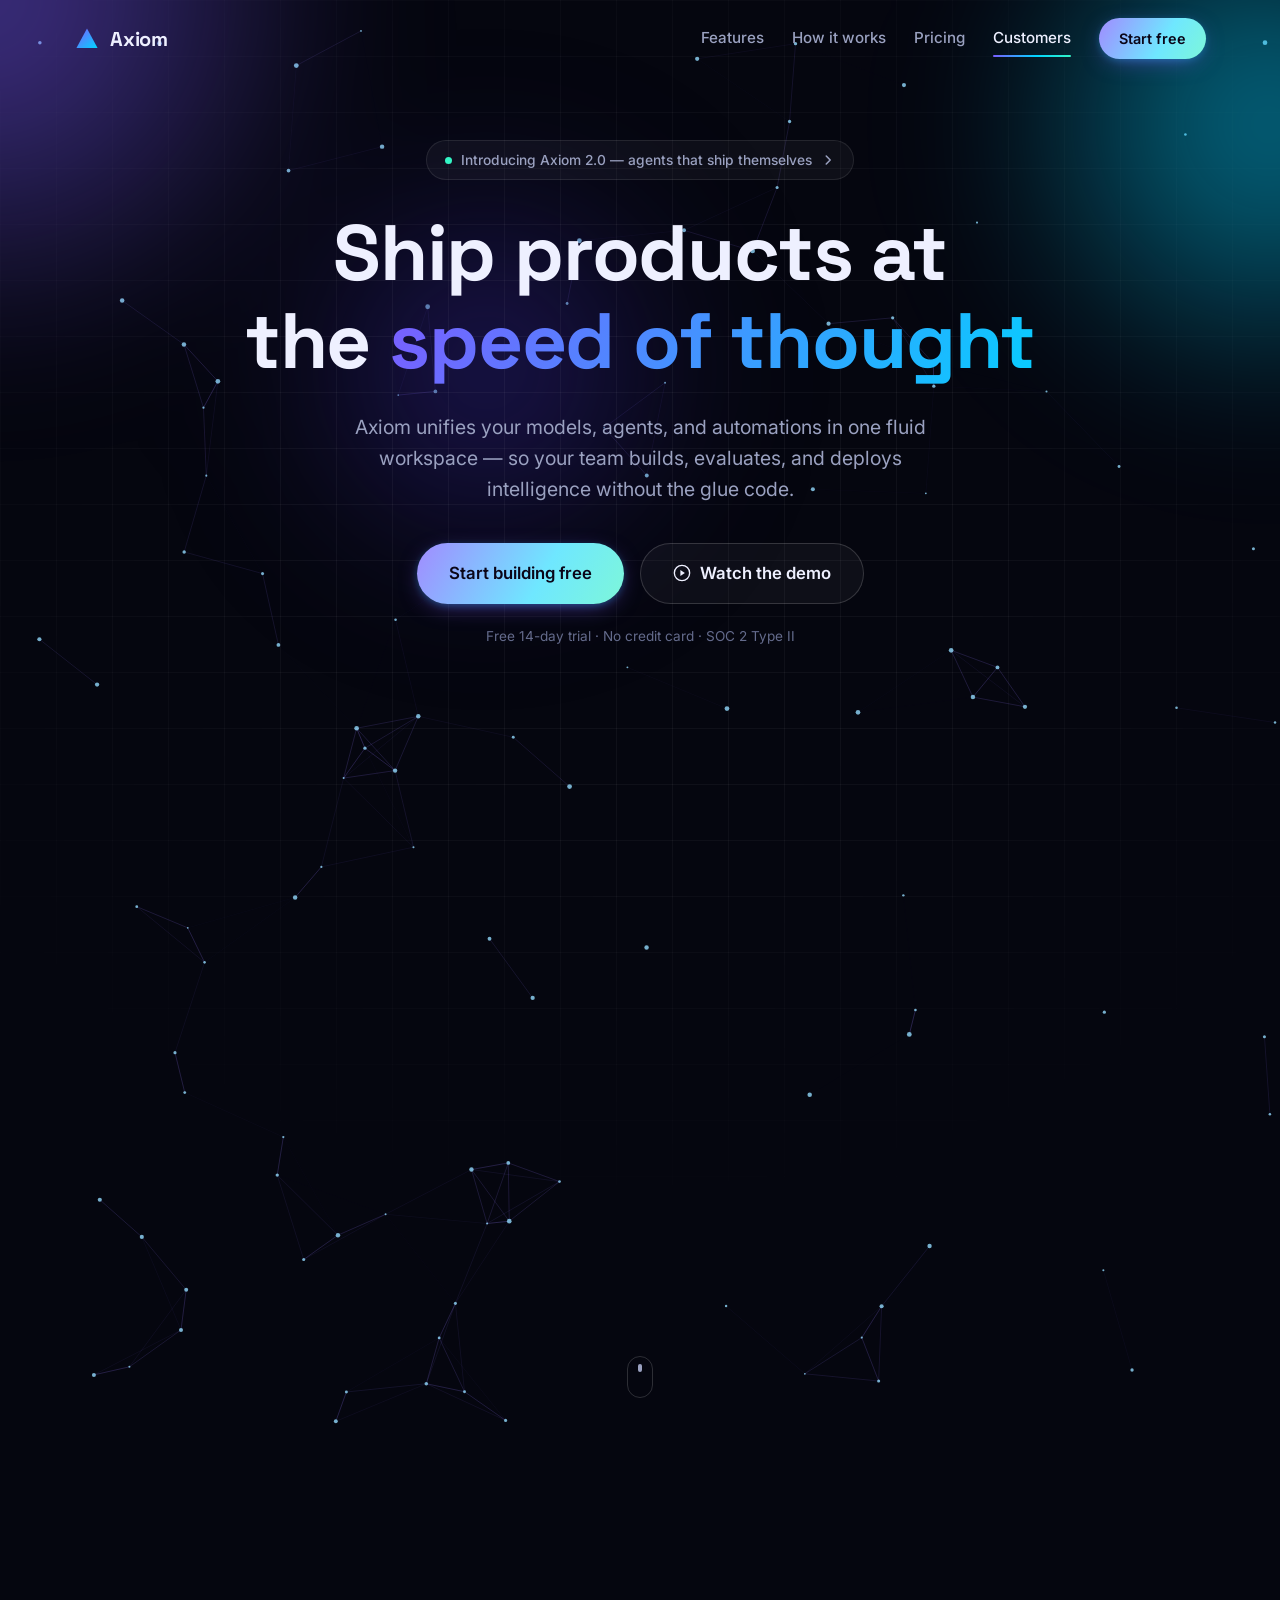
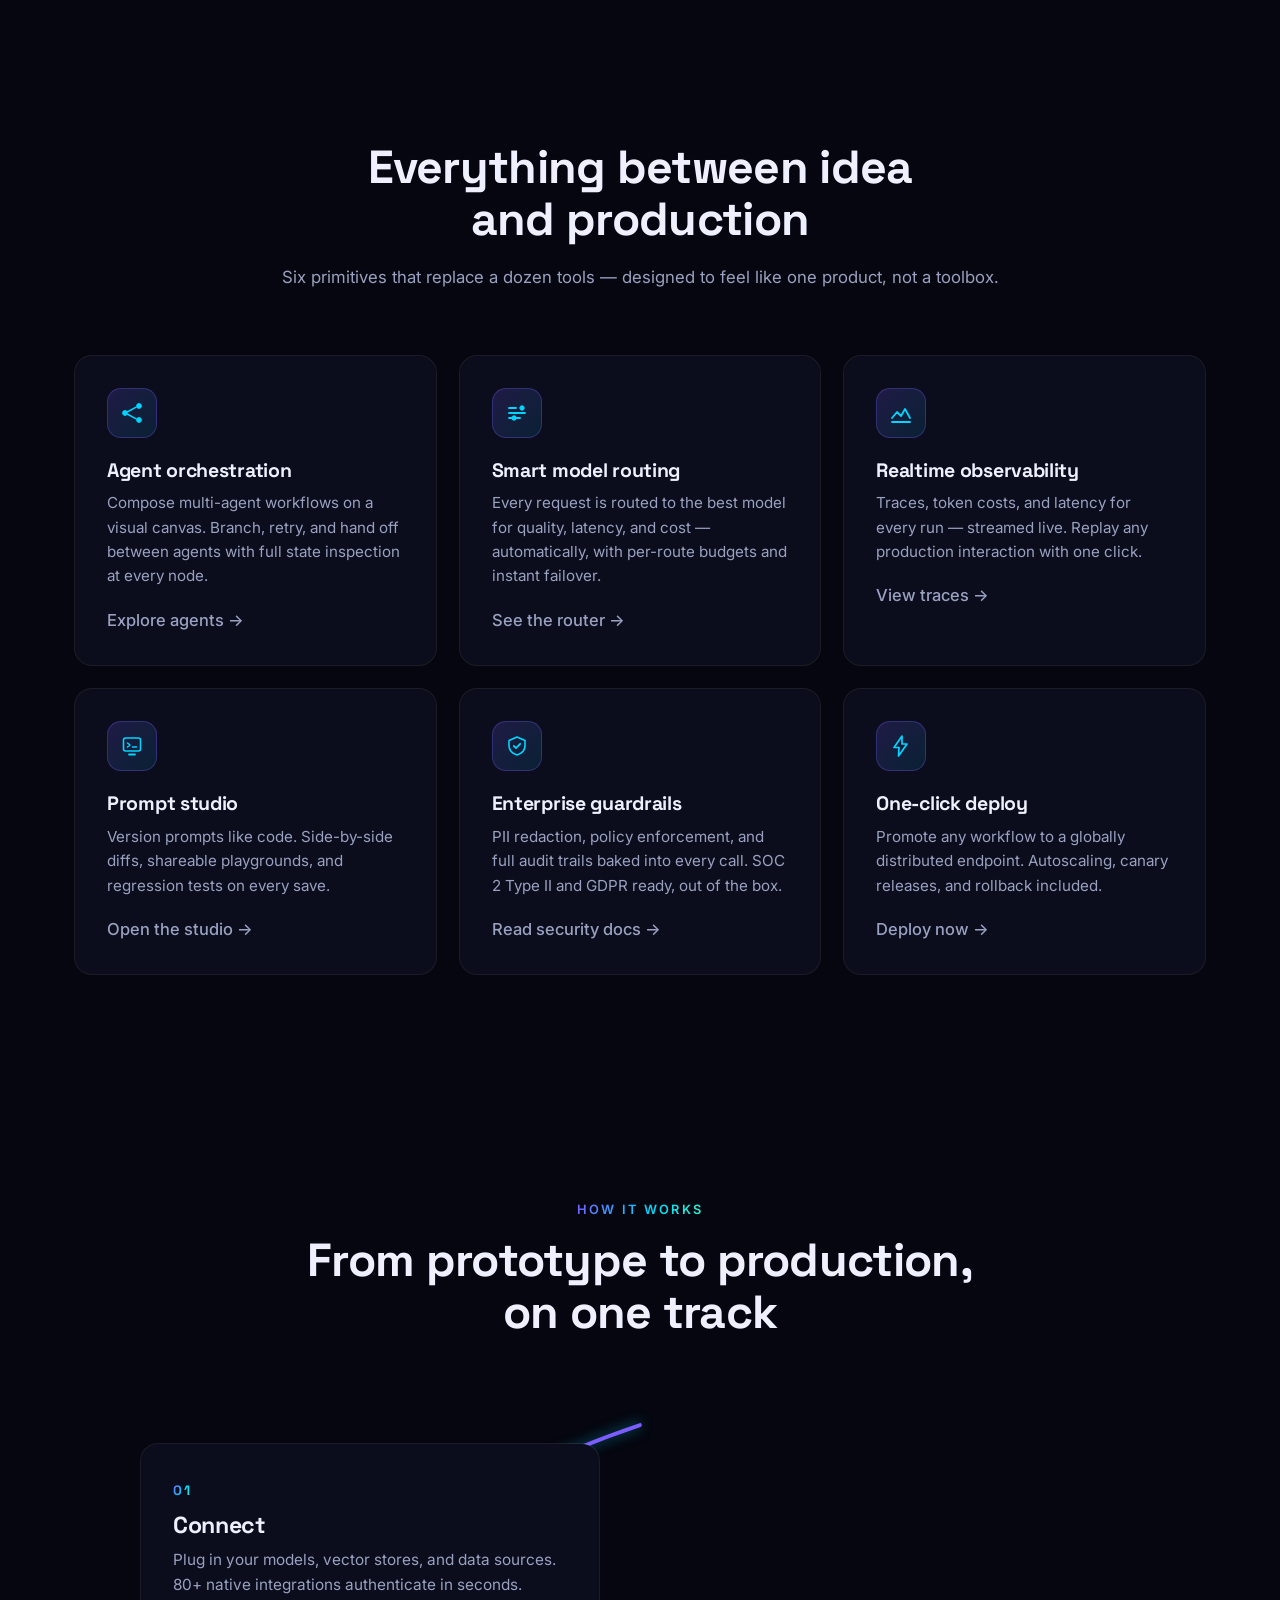
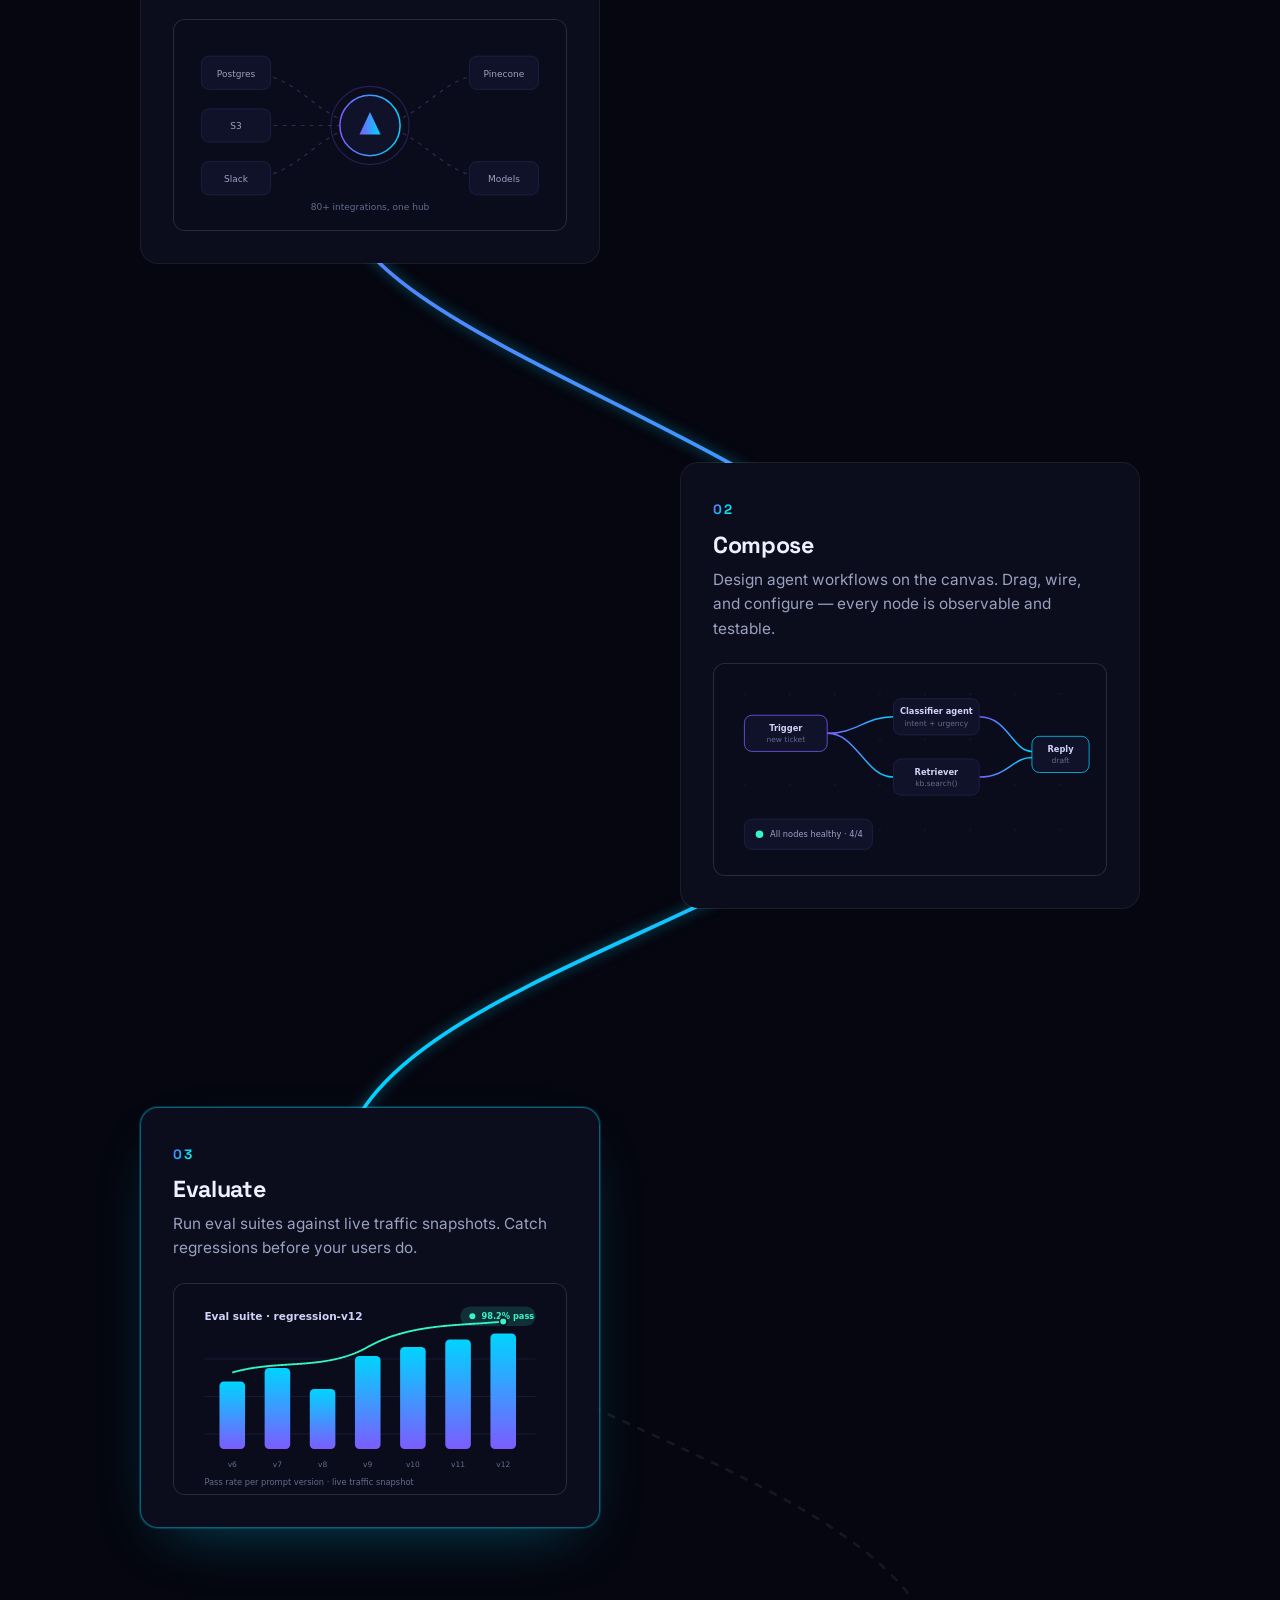
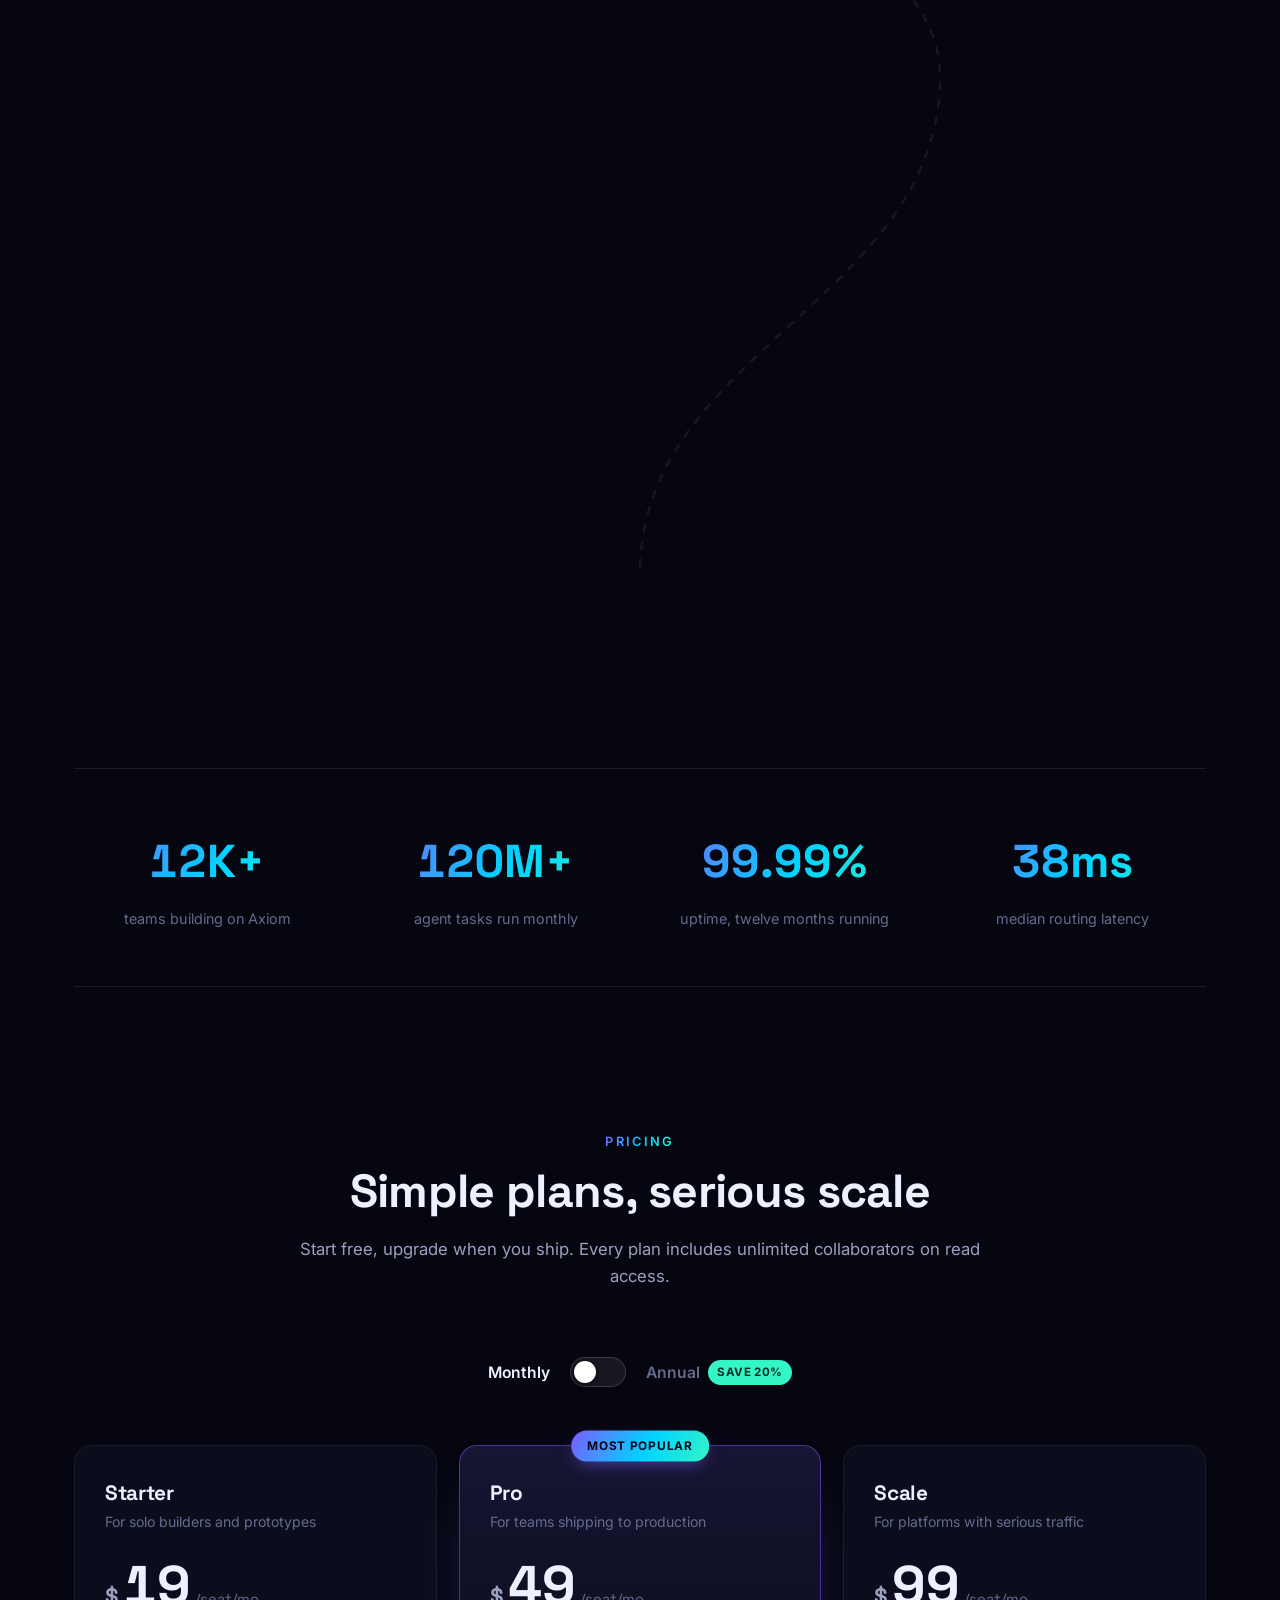
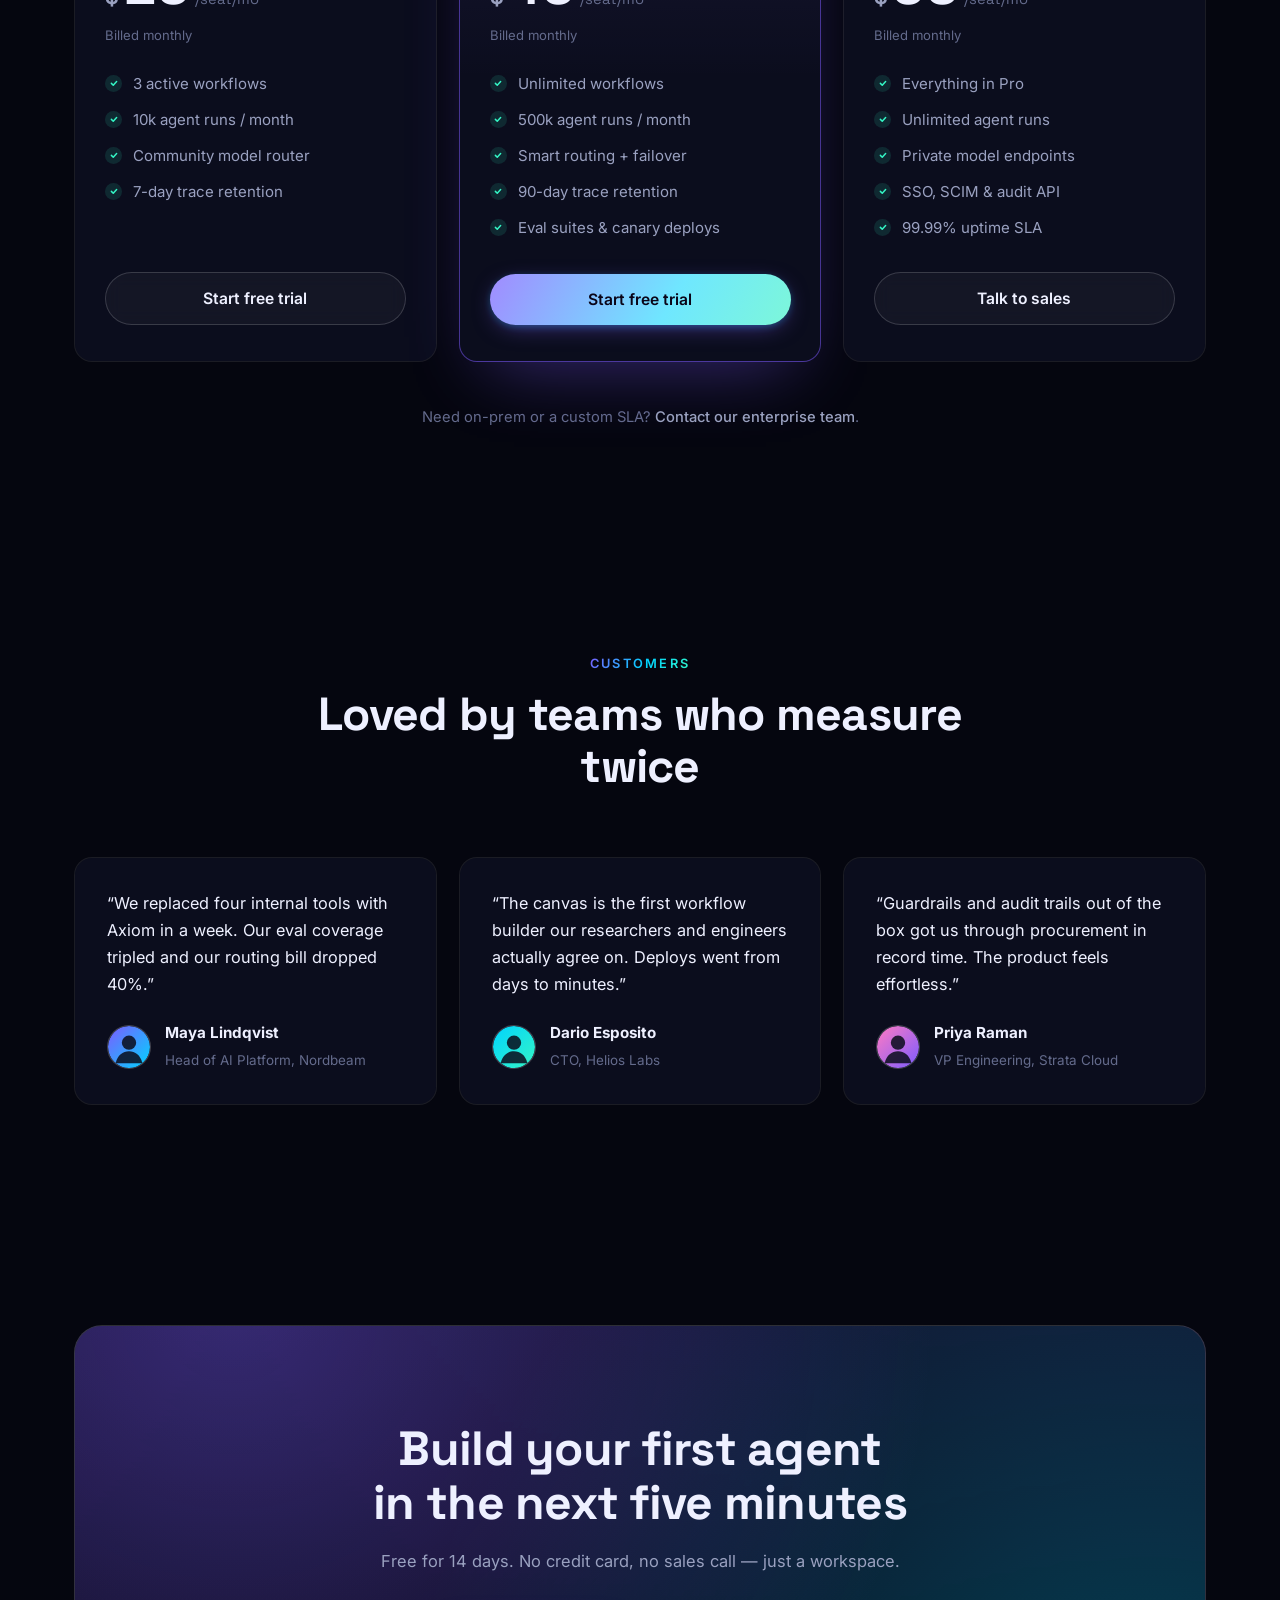
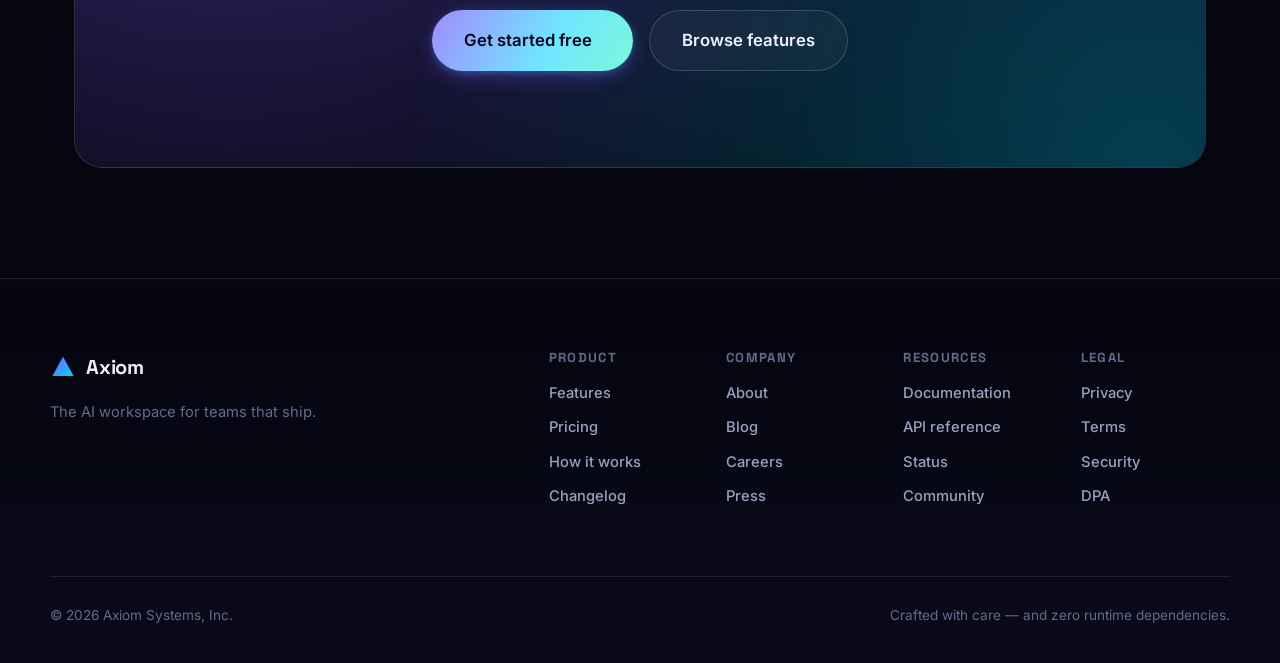
==== commit eefa00ed: "Make page openable without a server Switch from an ES module script to a classic deferred script. Th" ====
--- a/index.html
+++ b/index.html
@@ -19,7 +19,7 @@
 
   <link rel="stylesheet" href="css/styles.css" />
   <script>document.documentElement.classList.add('js');</script>
-  <script type="module" src="js/main.js"></script>
+  <script defer src="js/main.js"></script>
 </head>
 <body>
 
